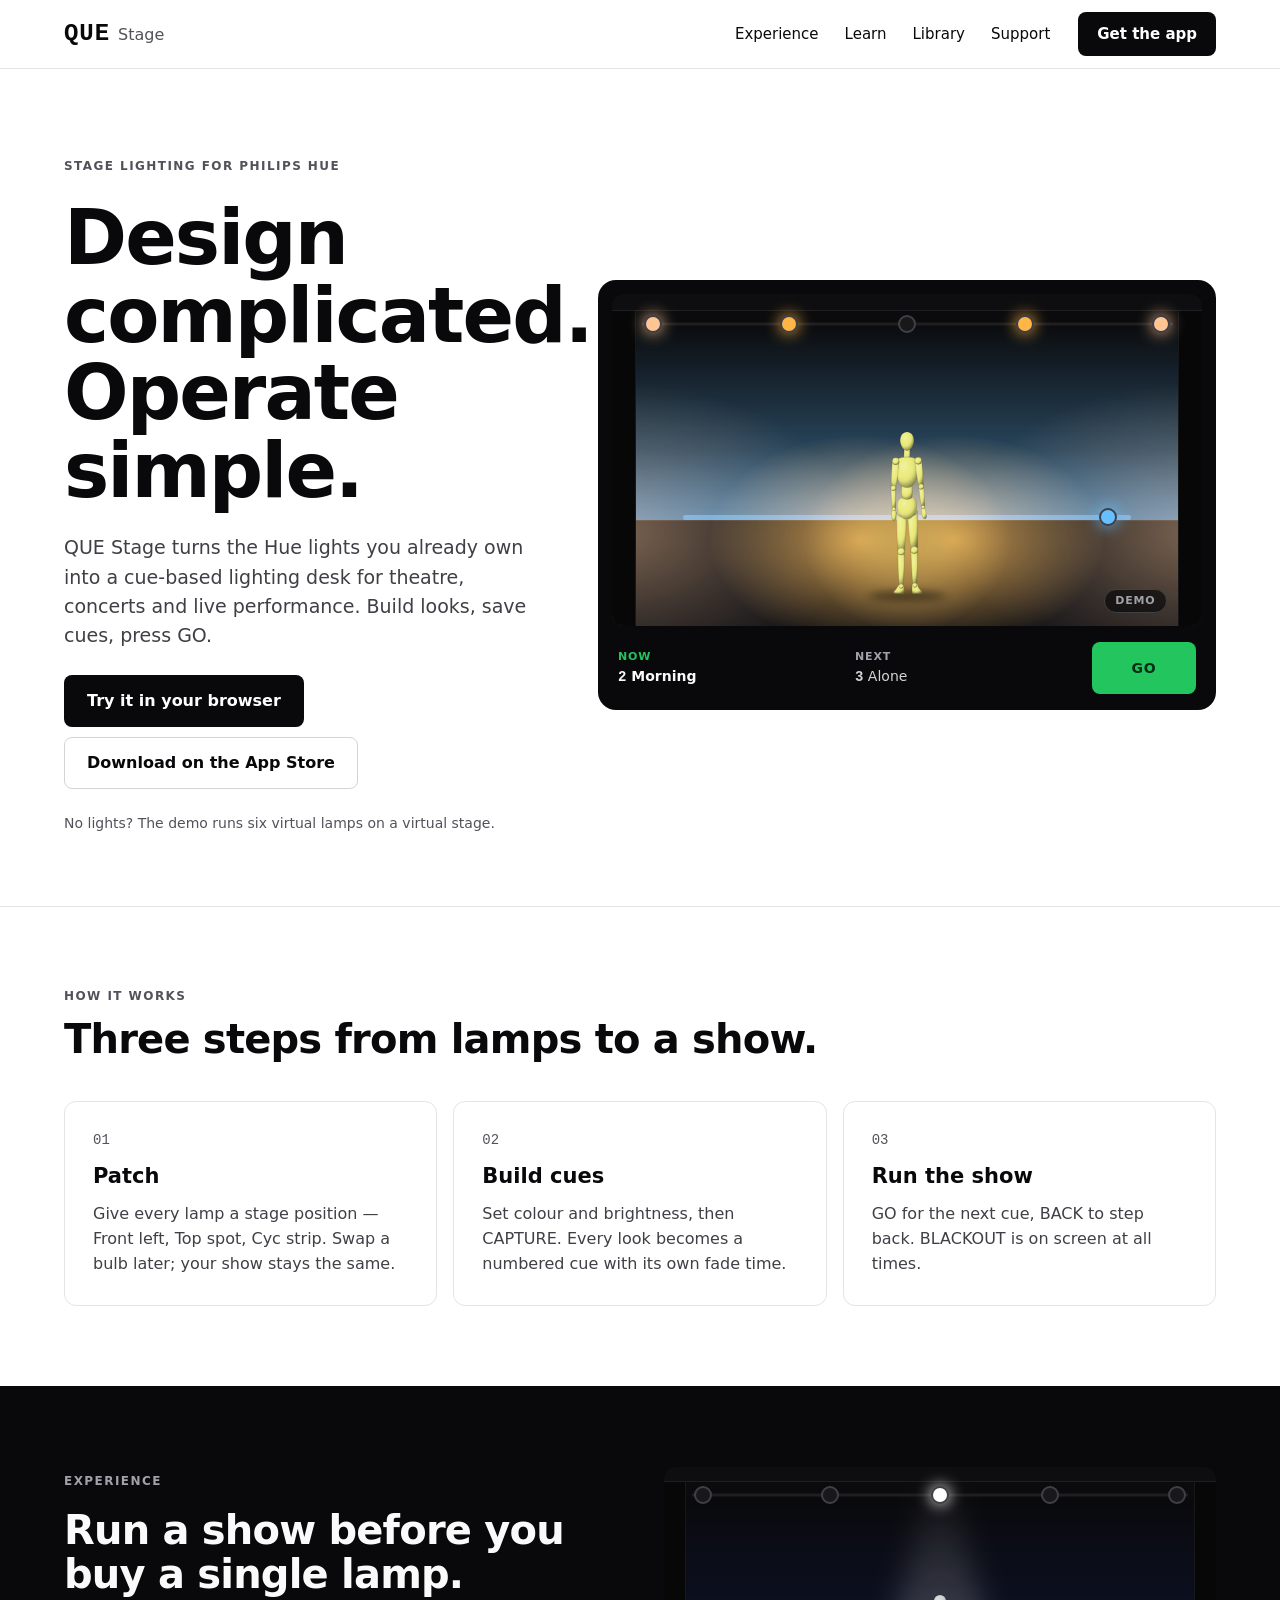
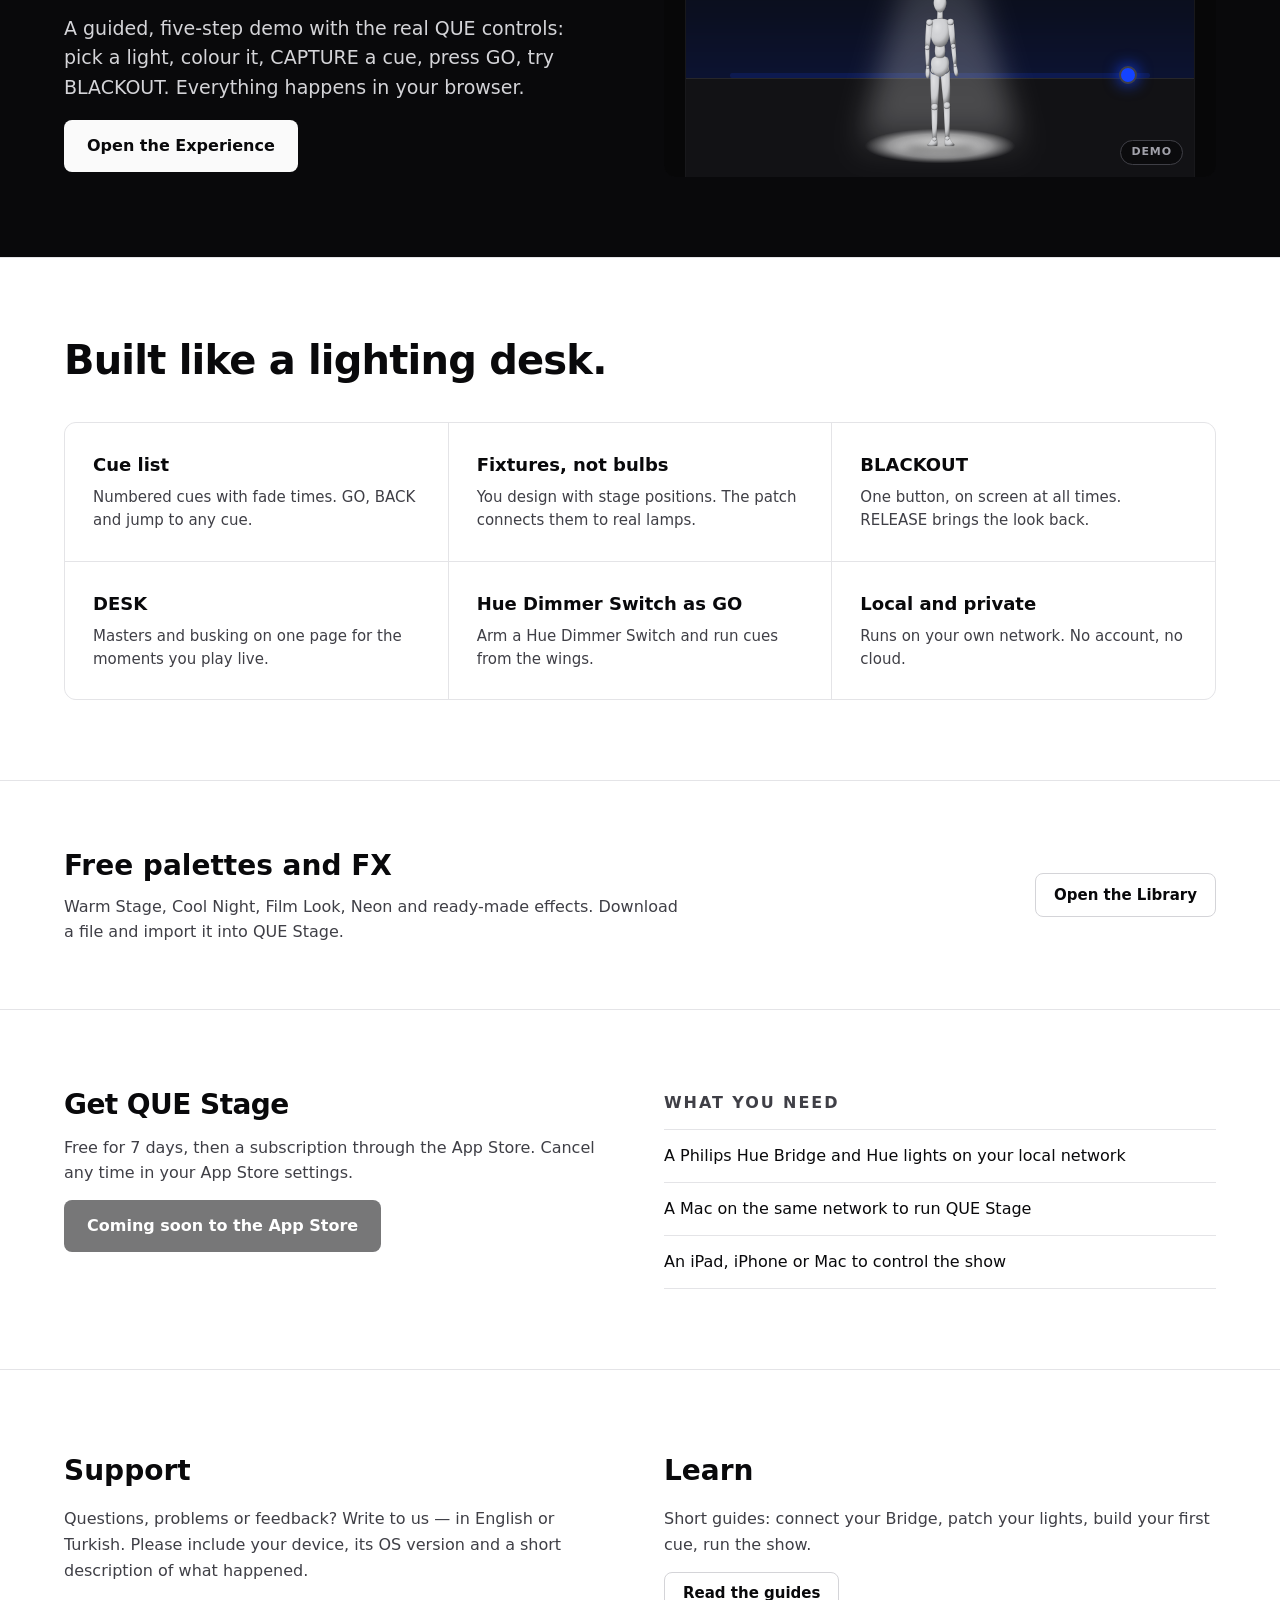
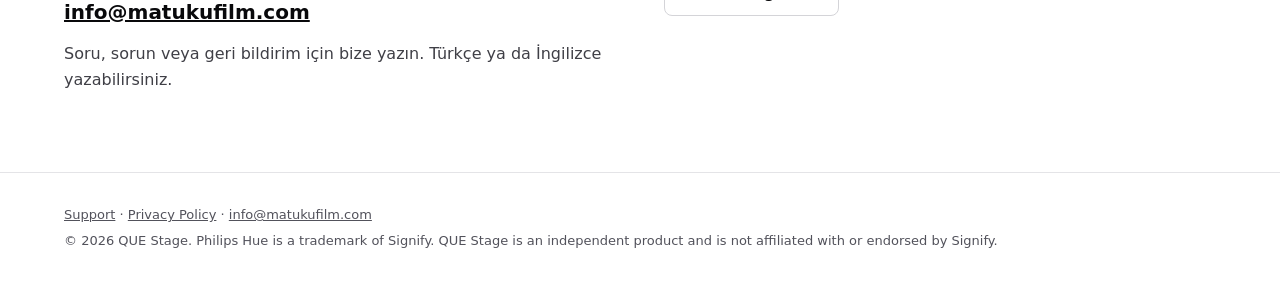
==== index.html @ ab4450d4 "Phone header: logo lower, Get the app beside it, links on their own row - More space above the QUE w" ====
<!DOCTYPE html>
<html lang="en">
<head>
<meta charset="utf-8">
<meta name="viewport" content="width=device-width, initial-scale=1">
<title>QUE Stage — stage lighting for Philips Hue</title>
<meta name="description" content="QUE Stage — stage lighting control for Philips Hue. Design complicated. Operate simple.">
<link rel="stylesheet" href="assets/site.css">
</head>
<body>

<header class="site-head">
  <div class="wrap">
    <a class="wordmark" href="index.html" aria-label="QUE Stage home"><b>QUE</b><span>Stage</span></a>
    <nav aria-label="Main">
      <a href="experience.html">Experience</a>
      <a href="learn.html">Learn</a>
      <a href="library.html">Library</a>
      <a href="#support">Support</a>
    </nav>
    <a class="btn primary head-cta" href="#get">Get the app</a>
  </div>
</header>

<main>
  <div class="wrap">
    <section class="hero">
      <div class="copy">
        <p class="eyebrow">Stage lighting for Philips Hue</p>
        <h1 class="display">Design complicated.<br>Operate simple.</h1>
        <p class="lead">QUE Stage turns the Hue lights you already own into a cue-based lighting desk for theatre, concerts and live performance. Build looks, save cues, press GO.</p>
        <div class="actions">
          <a class="btn primary lg" href="experience.html">Try it in your browser</a>
          <a class="btn outline lg" href="#get">Download on the App Store</a>
        </div>
        <p class="note">No lights? The demo runs six virtual lamps on a virtual stage.</p>
      </div>
      <div class="shot">
        <div class="console">
          <div data-stage="morning" data-label="A stage in a warm morning look"></div>
          <div class="strip">
            <div class="nn"><small class="now">NOW</small><span><span class="mono">2</span>  Morning</span></div>
            <div class="nn"><small>NEXT</small><span class="next"><span class="mono">3</span>  Alone</span></div>
            <a class="go-tag" href="experience.html">GO</a>
          </div>
        </div>
      </div>
    </section>
  </div>

  <section class="band">
    <div class="wrap">
      <p class="eyebrow">How it works</p>
      <h2 class="section" style="margin-top:12px">Three steps from lamps to a show.</h2>
      <div class="steps3">
        <div><span class="mono">01</span><h3>Patch</h3><p>Give every lamp a stage position — Front left, Top spot, Cyc strip. Swap a bulb later; your show stays the same.</p></div>
        <div><span class="mono">02</span><h3>Build cues</h3><p>Set colour and brightness, then CAPTURE. Every look becomes a numbered cue with its own fade time.</p></div>
        <div><span class="mono">03</span><h3>Run the show</h3><p>GO for the next cue, BACK to step back. BLACKOUT is on screen at all times.</p></div>
      </div>
    </div>
  </section>

  <section class="band dark">
    <div class="wrap split">
      <div class="copy">
        <p class="eyebrow">Experience</p>
        <h2 class="section">Run a show before you buy a single lamp.</h2>
        <p class="lead">A guided, five-step demo with the real QUE controls: pick a light, colour it, CAPTURE a cue, press GO, try BLACKOUT. Everything happens in your browser.</p>
        <a class="btn light lg" href="experience.html">Open the Experience</a>
      </div>
      <div data-stage="alone" data-label="A stage lit by a single top spot"></div>
    </div>
  </section>

  <section class="band">
    <div class="wrap">
      <h2 class="section">Built like a lighting desk.</h2>
      <div class="features">
        <div><h3>Cue list</h3><p>Numbered cues with fade times. GO, BACK and jump to any cue.</p></div>
        <div><h3>Fixtures, not bulbs</h3><p>You design with stage positions. The patch connects them to real lamps.</p></div>
        <div><h3>BLACKOUT</h3><p>One button, on screen at all times. RELEASE brings the look back.</p></div>
        <div><h3>DESK</h3><p>Masters and busking on one page for the moments you play live.</p></div>
        <div><h3>Hue Dimmer Switch as GO</h3><p>Arm a Hue Dimmer Switch and run cues from the wings.</p></div>
        <div><h3>Local and private</h3><p>Runs on your own network. No account, no cloud.</p></div>
      </div>
    </div>
  </section>

  <section class="band">
    <div class="wrap row-cta" style="padding-top:64px;padding-bottom:64px">
      <div>
        <h2>Free palettes and FX</h2>
        <p>Warm Stage, Cool Night, Film Look, Neon and ready-made effects. Download a file and import it into QUE Stage.</p>
      </div>
      <a class="btn outline" href="library.html">Open the Library</a>
    </div>
  </section>

  <section class="band" id="get">
    <div class="wrap cols">
      <div>
        <h2 class="section">Get QUE Stage</h2>
        <p>Free for 7 days, then a subscription through the App Store. Cancel any time in your App Store settings.</p>
        <!-- App Store link goes here on launch day. -->
        <a class="btn primary lg" href="#get" aria-disabled="true">Coming soon to the App Store</a>
      </div>
      <div>
        <p class="eyebrow">What you need</p>
        <ul class="list-rule">
          <li>A Philips Hue Bridge and Hue lights on your local network</li>
          <li>A Mac on the same network to run QUE Stage</li>
          <li>An iPad, iPhone or Mac to control the show</li>
        </ul>
      </div>
    </div>
  </section>

  <section class="band" id="support">
    <div class="wrap cols">
      <div>
        <h2>Support</h2>
        <p>Questions, problems or feedback? Write to us — in English or Turkish. Please include your device, its OS version and a short description of what happened.</p>
        <a class="mail" href="mailto:info@matukufilm.com">info@matukufilm.com</a>
        <p lang="tr" class="note">Soru, sorun veya geri bildirim için bize yazın. Türkçe ya da İngilizce yazabilirsiniz.</p>
      </div>
      <div>
        <h2>Learn</h2>
        <p>Short guides: connect your Bridge, patch your lights, build your first cue, run the show.</p>
        <a class="btn outline" href="learn.html">Read the guides</a>
      </div>
    </div>
  </section>
</main>

<footer class="site-foot">
  <div class="wrap">
    <p><a href="#support">Support</a> · <a href="privacy.html">Privacy Policy</a> · <a href="mailto:info@matukufilm.com">info@matukufilm.com</a></p>
    <p>© 2026 QUE Stage. Philips Hue is a trademark of Signify. QUE Stage is an independent product and is not affiliated with or endorsed by Signify.</p>
  </div>
</footer>

<script src="assets/stage.js"></script>
</body>
</html>
---- assets/site.css ----
/* QUE Stage website — shared styles.
   Everything is local: no fonts, scripts or images load from other sites, so the page never breaks
   and needs no cookie banner. Colours follow the QUE Stage design contract (DESIGN.md). */

:root {
  --paper: #ffffff;
  --paper-2: #f4f4f5;
  --rule: #e4e4e7;
  --rule-strong: #d4d4d8;
  --text: #09090b;
  --text-2: #3f3f46;
  --text-3: #52525b;

  /* dark (app) ladder */
  --canvas: #09090b;
  --bar: #0c0c0e;
  --s1: #111113;
  --s2: #18181b;
  --s3: #27272a;
  --hair: #27272a;
  --hair-strong: #3f3f46;
  --ink: #fafafa;
  --ink-muted: #d4d4d8;
  --ink-subtle: #a1a1aa;

  --go: #22c55e;
  --on-go: #052e16;
  --select: #60a5fa;
  --safety: #dc2626;
  --safety-text: #f87171;

  --sans: -apple-system, BlinkMacSystemFont, "SF Pro Text", system-ui, "Segoe UI", Helvetica, Arial, sans-serif;
  --mono: ui-monospace, "SF Mono", Menlo, Consolas, monospace;
}

* { box-sizing: border-box; }
html { -webkit-text-size-adjust: 100%; }
body { margin: 0; background: var(--paper); color: var(--text); font-family: var(--sans);
       line-height: 1.5; -webkit-font-smoothing: antialiased; }
a { color: inherit; }
img, svg { max-width: 100%; }
.wrap { max-width: 1200px; margin: 0 auto; padding: 0 24px; }
.mono { font-family: var(--mono); }
:focus-visible { outline: 2px solid var(--select); outline-offset: 2px; }

/* ---------- wordmark: SF Mono Heavy, +4 % tracking, no box ---------- */
.wordmark { display: inline-flex; align-items: baseline; gap: 8px; text-decoration: none; color: var(--text); }
.wordmark b { font-family: var(--mono); font-weight: 800; letter-spacing: .04em; font-size: 24px; line-height: 1; }
.wordmark span { font-size: 16px; color: var(--text-3); }
.dark .wordmark { color: var(--ink); }
.dark .wordmark span { color: var(--ink-subtle); }

/* ---------- header ---------- */
.site-head { border-bottom: 1px solid var(--rule); background: var(--paper); }
.site-head .wrap { min-height: 68px; display: flex; flex-wrap: wrap; align-items: center; justify-content: space-between; gap: 8px 16px; }
.site-head nav { display: flex; flex-wrap: wrap; align-items: center; gap: 2px; }
.site-head nav a { padding: 12px; font-size: 15px; text-decoration: none; border-radius: 8px; }
.site-head nav a:hover { background: var(--paper-2); }
.site-head nav a[aria-current="page"] { font-weight: 600; text-decoration: underline; text-underline-offset: 6px; }
.site-head nav a.btn { margin-left: 8px; }
.site-head nav a.btn:hover { background: #27272a; }

/* ---------- buttons (rectangles, never pills) ---------- */
.btn { display: inline-flex; align-items: center; justify-content: center; min-height: 44px; padding: 0 18px;
       border-radius: 8px; font-size: 15px; font-weight: 600; text-decoration: none; border: 1px solid transparent;
       cursor: pointer; font-family: inherit; white-space: nowrap; }
.btn.lg { min-height: 52px; padding: 0 22px; font-size: 16px; }
.btn.primary { background: var(--text); color: #fff; }
.btn.primary:hover { background: #27272a; }
.btn.outline { border-color: var(--rule-strong); color: var(--text); background: transparent; }
.btn.outline:hover { background: var(--paper-2); }
.btn.light { background: var(--ink); color: var(--canvas); }
.btn.light:hover { background: #e4e4e7; }
.btn.ghost-dark { border-color: var(--hair-strong); color: var(--ink); background: transparent; }
.btn.ghost-dark:hover { background: var(--s2); }
.btn[aria-disabled="true"] { opacity: .55; cursor: default; }

/* ---------- type ---------- */
.eyebrow { font-size: 12px; font-weight: 600; letter-spacing: .12em; text-transform: uppercase; color: var(--text-3); margin: 0; }
.dark .eyebrow { color: var(--ink-subtle); }
h1.display { margin: 0; font-size: clamp(42px, 6vw, 76px); line-height: 1.02; font-weight: 600; letter-spacing: -.025em; }
h2.section { margin: 0; font-size: clamp(30px, 3.6vw, 40px); line-height: 1.1; font-weight: 600; letter-spacing: -.02em; }
.lead { margin: 0; font-size: 19px; line-height: 1.55; color: var(--text-2); max-width: 540px; }
.dark .lead { color: var(--ink-muted); }
.note { font-size: 14px; color: var(--text-3); margin: 0; }

section.band { border-top: 1px solid var(--rule); }
section.band > .wrap { padding-top: 80px; padding-bottom: 80px; }
.dark { background: var(--canvas); color: var(--ink); }
section.band.dark { border-top-color: var(--canvas); }

/* ---------- home ---------- */
.hero { display: flex; flex-wrap: wrap; align-items: center; gap: 56px; padding: 88px 0 72px; }
.hero .copy { flex: 1 1 420px; min-width: 0; display: flex; flex-direction: column; gap: 24px; }
.hero .shot { flex: 1 1 560px; min-width: 0; }
.actions { display: flex; flex-wrap: wrap; gap: 10px; }
.console { padding: 14px; border-radius: 18px; background: var(--canvas); display: flex; flex-direction: column; gap: 12px; }
.console .strip { display: flex; align-items: center; gap: 16px; padding: 4px 6px 2px; color: var(--ink); }
.nn { display: flex; flex-direction: column; flex: 1 1 0; min-width: 0; }
.nn small { font-size: 11px; font-weight: 600; letter-spacing: .08em; color: var(--ink-subtle); }
.nn small.now { color: var(--go); }
.nn span { font-size: 14px; font-weight: 600; white-space: nowrap; overflow: hidden; text-overflow: ellipsis; }
.nn span.next { font-weight: 400; color: var(--ink-muted); }
.go-tag { display: inline-flex; align-items: center; justify-content: center; min-height: 52px; min-width: 104px; border-radius: 8px;
          background: var(--go); color: var(--on-go); font-size: 14px; font-weight: 700; letter-spacing: .06em; text-decoration: none; }

.steps3 { display: grid; grid-template-columns: repeat(auto-fit, minmax(260px, 1fr)); gap: 16px; margin-top: 40px; }
.steps3 > div { display: flex; flex-direction: column; gap: 10px; padding: 28px; border: 1px solid var(--rule); border-radius: 12px; }
.steps3 h3 { margin: 0; font-size: 21px; font-weight: 600; }
.steps3 p { margin: 0; font-size: 16px; line-height: 1.55; color: var(--text-2); }
.steps3 .mono { font-size: 14px; color: var(--text-3); }

.split { display: flex; flex-wrap: wrap; gap: 48px; align-items: center; }
.split > * { flex: 1 1 420px; min-width: 0; }
.split .copy { display: flex; flex-direction: column; gap: 18px; align-items: flex-start; }

.features { display: grid; grid-template-columns: repeat(auto-fit, minmax(300px, 1fr)); gap: 1px; background: var(--rule);
            border: 1px solid var(--rule); border-radius: 12px; overflow: hidden; margin-top: 40px; }
.features > div { padding: 28px; background: var(--paper); }
.features h3 { margin: 0 0 8px; font-size: 18px; font-weight: 600; }
.features p { margin: 0; font-size: 15px; line-height: 1.55; color: var(--text-2); }

.row-cta { display: flex; flex-wrap: wrap; gap: 24px; align-items: center; justify-content: space-between; }
.row-cta h2 { margin: 0 0 8px; font-size: 28px; font-weight: 600; }
.row-cta p { margin: 0; font-size: 16px; line-height: 1.55; color: var(--text-2); max-width: 620px; }

.cols { display: flex; flex-wrap: wrap; gap: 48px; }
.cols > div { flex: 1 1 420px; min-width: 0; display: flex; flex-direction: column; gap: 14px; align-items: flex-start; }
.cols h2 { margin: 0; font-size: 28px; font-weight: 600; }
.cols p { margin: 0; font-size: 16px; line-height: 1.6; color: var(--text-2); }
.list-rule { list-style: none; margin: 0; padding: 0; border-top: 1px solid var(--rule); width: 100%; }
.list-rule li { padding: 14px 0; border-bottom: 1px solid var(--rule); font-size: 16px; }
.mail { font-size: 20px; font-weight: 600; }

/* ---------- footer ---------- */
.site-foot { border-top: 1px solid var(--rule); }
.site-foot .wrap { padding-top: 32px; padding-bottom: 48px; display: flex; flex-direction: column; gap: 6px; font-size: 13px; color: var(--text-3); }
.site-foot p { margin: 0; }

/* ---------- stage (virtual theatre) ---------- */
.stage { position: relative; width: 100%; aspect-ratio: 16 / 9; background: #050506; overflow: hidden; border-radius: 12px;
         isolation: isolate; color: var(--ink); --fade: 600ms; }
.stage > * { position: absolute; }
.stage .back { left: 0; right: 0; top: 0; height: 68%; background: #0b0b0d; }
.stage .floor { left: 0; right: 0; top: 68%; bottom: 0; background: #121215; border-top: 1px solid var(--s3); }
.stage .l { transition: background-color var(--fade) linear, opacity var(--fade) linear; }
.stage .cyc { left: 0; right: 0; top: 0; height: 68%;
  -webkit-mask-image: linear-gradient(to top, #000 0%, rgba(0,0,0,.55) 30%, transparent 88%);
          mask-image: linear-gradient(to top, #000 0%, rgba(0,0,0,.55) 30%, transparent 88%); }
.stage .cycbar { left: 12%; right: 12%; top: 66.5%; height: 1.5%; border-radius: 2px; }
.stage .pool { inset: 0; mix-blend-mode: screen; }
.stage .sl { -webkit-mask-image: radial-gradient(ellipse 55% 60% at 0% 72%, #000 0%, rgba(0,0,0,.35) 45%, transparent 75%);
                     mask-image: radial-gradient(ellipse 55% 60% at 0% 72%, #000 0%, rgba(0,0,0,.35) 45%, transparent 75%); }
.stage .sr { -webkit-mask-image: radial-gradient(ellipse 55% 60% at 100% 72%, #000 0%, rgba(0,0,0,.35) 45%, transparent 75%);
                     mask-image: radial-gradient(ellipse 55% 60% at 100% 72%, #000 0%, rgba(0,0,0,.35) 45%, transparent 75%); }
.stage .fl { -webkit-mask-image: radial-gradient(ellipse 34% 42% at 42% 74%, rgba(0,0,0,.9) 0%, rgba(0,0,0,.3) 50%, transparent 75%);
                     mask-image: radial-gradient(ellipse 34% 42% at 42% 74%, rgba(0,0,0,.9) 0%, rgba(0,0,0,.3) 50%, transparent 75%); }
.stage .fr { -webkit-mask-image: radial-gradient(ellipse 34% 42% at 58% 74%, rgba(0,0,0,.9) 0%, rgba(0,0,0,.3) 50%, transparent 75%);
                     mask-image: radial-gradient(ellipse 34% 42% at 58% 74%, rgba(0,0,0,.9) 0%, rgba(0,0,0,.3) 50%, transparent 75%); }
.stage .cone { left: 26%; width: 48%; top: 7%; bottom: 6%; mix-blend-mode: screen; filter: blur(14px); }
.stage .cone-in { position: absolute; inset: 0;
  clip-path: polygon(46% 0, 54% 0, 82% 100%, 18% 100%);
  -webkit-mask-image: linear-gradient(to bottom, rgba(0,0,0,.08) 0%, rgba(0,0,0,.45) 55%, rgba(0,0,0,.55) 85%, transparent 100%);
          mask-image: linear-gradient(to bottom, rgba(0,0,0,.08) 0%, rgba(0,0,0,.45) 55%, rgba(0,0,0,.55) 85%, transparent 100%); }
.stage .spot { -webkit-mask-image: radial-gradient(ellipse 17% 7% at 50% 90%, #000 0%, rgba(0,0,0,.5) 55%, transparent 80%);
                       mask-image: radial-gradient(ellipse 17% 7% at 50% 90%, #000 0%, rgba(0,0,0,.5) 55%, transparent 80%); }
.stage .shadow { left: 50%; bottom: 8%; width: 13%; height: 2.4%; transform: translateX(-50%); border-radius: 50%;
                 background: rgba(0,0,0,.55); filter: blur(4px); }
.stage .figure { left: 50%; bottom: 9%; height: 50%; transform: translateX(-50%); overflow: visible; }
.stage .figure .b { fill: var(--actor, #2a2a2e); transition: fill var(--fade) linear; }
.stage .wing { top: 0; bottom: 0; width: 4%; background: #070708; }
.stage .wing.left { left: 0; border-right: 1px solid var(--s2); }
.stage .wing.right { right: 0; border-left: 1px solid var(--s2); }
.stage .border { left: 0; right: 0; top: 0; height: 5%; background: #0e0e10; border-bottom: 1px solid #1f1f22; }
.stage .pipe { left: 5%; right: 5%; top: 9%; height: 3px; background: #1f1f22; transform: translateY(-50%); }
.stage .mk { width: 44px; height: 44px; transform: translate(-50%, -50%); padding: 0; border: 0; background: transparent;
             display: flex; align-items: center; justify-content: center; cursor: pointer; }
.stage .mk i { display: block; width: 18px; height: 18px; border-radius: 50%; border: 2px solid var(--hair-strong);
               background: var(--s2); transition: background-color 300ms linear; }
.stage .mk[aria-pressed="true"] i { border-color: var(--select); }
.stage .mk-label { transform: translateX(-50%); font-size: 11px; font-weight: 600; letter-spacing: .08em; text-transform: uppercase;
                   color: var(--select); white-space: nowrap; pointer-events: none; }
.stage .demo { right: 6%; bottom: 4%; padding: 3px 10px; border-radius: 9999px; border: 1px solid var(--hair-strong);
               background: rgba(9,9,11,.7); font-size: 11px; font-weight: 600; letter-spacing: .08em; color: var(--ink-subtle); }
.stage.static .mk { cursor: default; pointer-events: none; }

/* ---------- learn ---------- */
.learn { display: flex; flex-wrap: wrap; gap: 48px; align-items: flex-start; padding-top: 48px; padding-bottom: 96px; }
.learn nav { flex: 1 1 240px; max-width: 100%; display: flex; flex-direction: column; gap: 22px; position: sticky; top: 16px; }
.learn nav .eyebrow { padding-bottom: 6px; }
.learn nav a { display: flex; gap: 12px; align-items: center; min-height: 44px; padding: 0 12px; border-radius: 8px; text-decoration: none; font-size: 15px; }
.learn nav a:hover { background: var(--paper-2); }
.learn nav a .mono { font-size: 13px; color: var(--text-3); }
.learn article { flex: 999 1 560px; min-width: 0; max-width: 760px; display: flex; flex-direction: column; gap: 72px; }
.guide { display: flex; flex-direction: column; gap: 20px; scroll-margin-top: 24px; }
.guide h2 { margin: 0; font-size: clamp(30px, 4vw, 44px); line-height: 1.08; font-weight: 600; letter-spacing: -.02em; }
.guide > p { margin: 0; font-size: 18px; line-height: 1.6; color: var(--text-2); }
.guide ol { margin: 0; padding: 0; list-style: none; display: flex; flex-direction: column; gap: 22px; counter-reset: g; }
.guide li { display: flex; gap: 18px; }
.guide li::before { counter-increment: g; content: counter(g); flex-shrink: 0; width: 36px; height: 36px; border-radius: 50%;
                    border: 1px solid var(--rule-strong); display: flex; align-items: center; justify-content: center;
                    font-family: var(--mono); font-size: 14px; }
.guide li div { padding-top: 6px; }
.guide li h3 { margin: 0 0 4px; font-size: 19px; font-weight: 600; }
.guide li p { margin: 0; font-size: 16px; line-height: 1.6; color: var(--text-2); }
.tryit { display: flex; flex-wrap: wrap; align-items: center; justify-content: space-between; gap: 16px; padding: 20px 24px;
         border-radius: 12px; background: var(--canvas); color: var(--ink); }
.tryit span { flex: 1 1 260px; font-size: 16px; }
.good { padding: 20px 24px; border: 1px solid var(--rule); border-radius: 12px; }
.good p { margin: 6px 0 0; font-size: 16px; line-height: 1.6; color: var(--text-2); }
.kbd { font-family: var(--mono); font-size: .92em; padding: 1px 6px; border: 1px solid var(--rule-strong); border-radius: 4px; background: var(--paper-2); white-space: nowrap; }

/* ---------- library ---------- */
.lib-hero { padding: 72px 0 48px; display: flex; flex-direction: column; gap: 16px; }
.cards { display: grid; grid-template-columns: repeat(auto-fill, minmax(280px, 1fr)); gap: 16px; margin-top: 28px; }
.cards.pal { grid-template-columns: repeat(auto-fill, minmax(230px, 1fr)); }
.card { display: flex; flex-direction: column; gap: 6px; padding: 20px; border: 1px solid var(--rule); border-radius: 12px; background: var(--paper); }
.card h3 { margin: 12px 0 0; font-size: 18px; font-weight: 600; }
.card p { margin: 0; font-size: 15px; line-height: 1.5; color: var(--text-2); }
.card p.items { color: var(--text); font-size: 14px; margin-top: 6px; }
.card .meta { display: flex; flex-wrap: wrap; align-items: center; justify-content: space-between; gap: 10px; margin-top: auto; padding-top: 16px; font-size: 13px; color: var(--text-3); }
.card .wave { width: 100%; height: 48px; display: block; background: var(--canvas); border-radius: 8px; }
.card .wave path { fill: none; stroke: var(--go); stroke-width: 2; vector-effect: non-scaling-stroke; }
.card .swatches { display: flex; height: 48px; border-radius: 8px; overflow: hidden; }
.card .swatches span { flex: 1; }

/* ---------- privacy ---------- */
.legal { max-width: 760px; padding-top: 56px; padding-bottom: 80px; }
.legal h1 { font-size: 40px; font-weight: 600; letter-spacing: -.02em; margin: 0 0 8px; }
.legal h2 { font-size: 20px; font-weight: 600; margin: 32px 0 8px; }
.legal p, .legal li { font-size: 16px; line-height: 1.65; color: var(--text-2); }

@media (max-width: 600px) {
  .wrap { padding-left: 16px; padding-right: 16px; }
  .hero { padding: 48px 0; gap: 32px; }
  section.band > .wrap { padding-top: 56px; padding-bottom: 56px; }
  .learn nav { position: static; }
}
@media (prefers-reduced-motion: reduce) {
  .stage .l, .stage .figure .b, .stage .mk i { transition: none !important; }
}

/* privacy page parts */
.legal .date { font-size: 14px; color: var(--text-3); margin: 0 0 8px; }
.legal .langs { font-size: 14px; margin: 0 0 24px; }
.legal .summary { padding: 18px 22px; border: 1px solid var(--rule); border-radius: 12px; background: var(--paper-2); color: var(--text); }
.legal section + section, .legal [lang="tr"] { margin-top: 64px; }

/* ---------- header: "Get the app" sits beside the wordmark, links on their own row on phones ---------- */
.site-head nav { margin-left: auto; }
@media (max-width: 760px) {
  .site-head .wrap { padding-top: 18px; padding-bottom: 6px; row-gap: 6px; }
  .head-cta { order: 2; margin-left: auto; min-height: 40px; padding: 0 14px; font-size: 14px; }
  .site-head nav { order: 3; width: 100%; margin: 0 -12px; flex-wrap: nowrap; overflow-x: auto; scrollbar-width: none; }
  .site-head nav::-webkit-scrollbar { display: none; }
  .site-head nav a { flex-shrink: 0; }
}
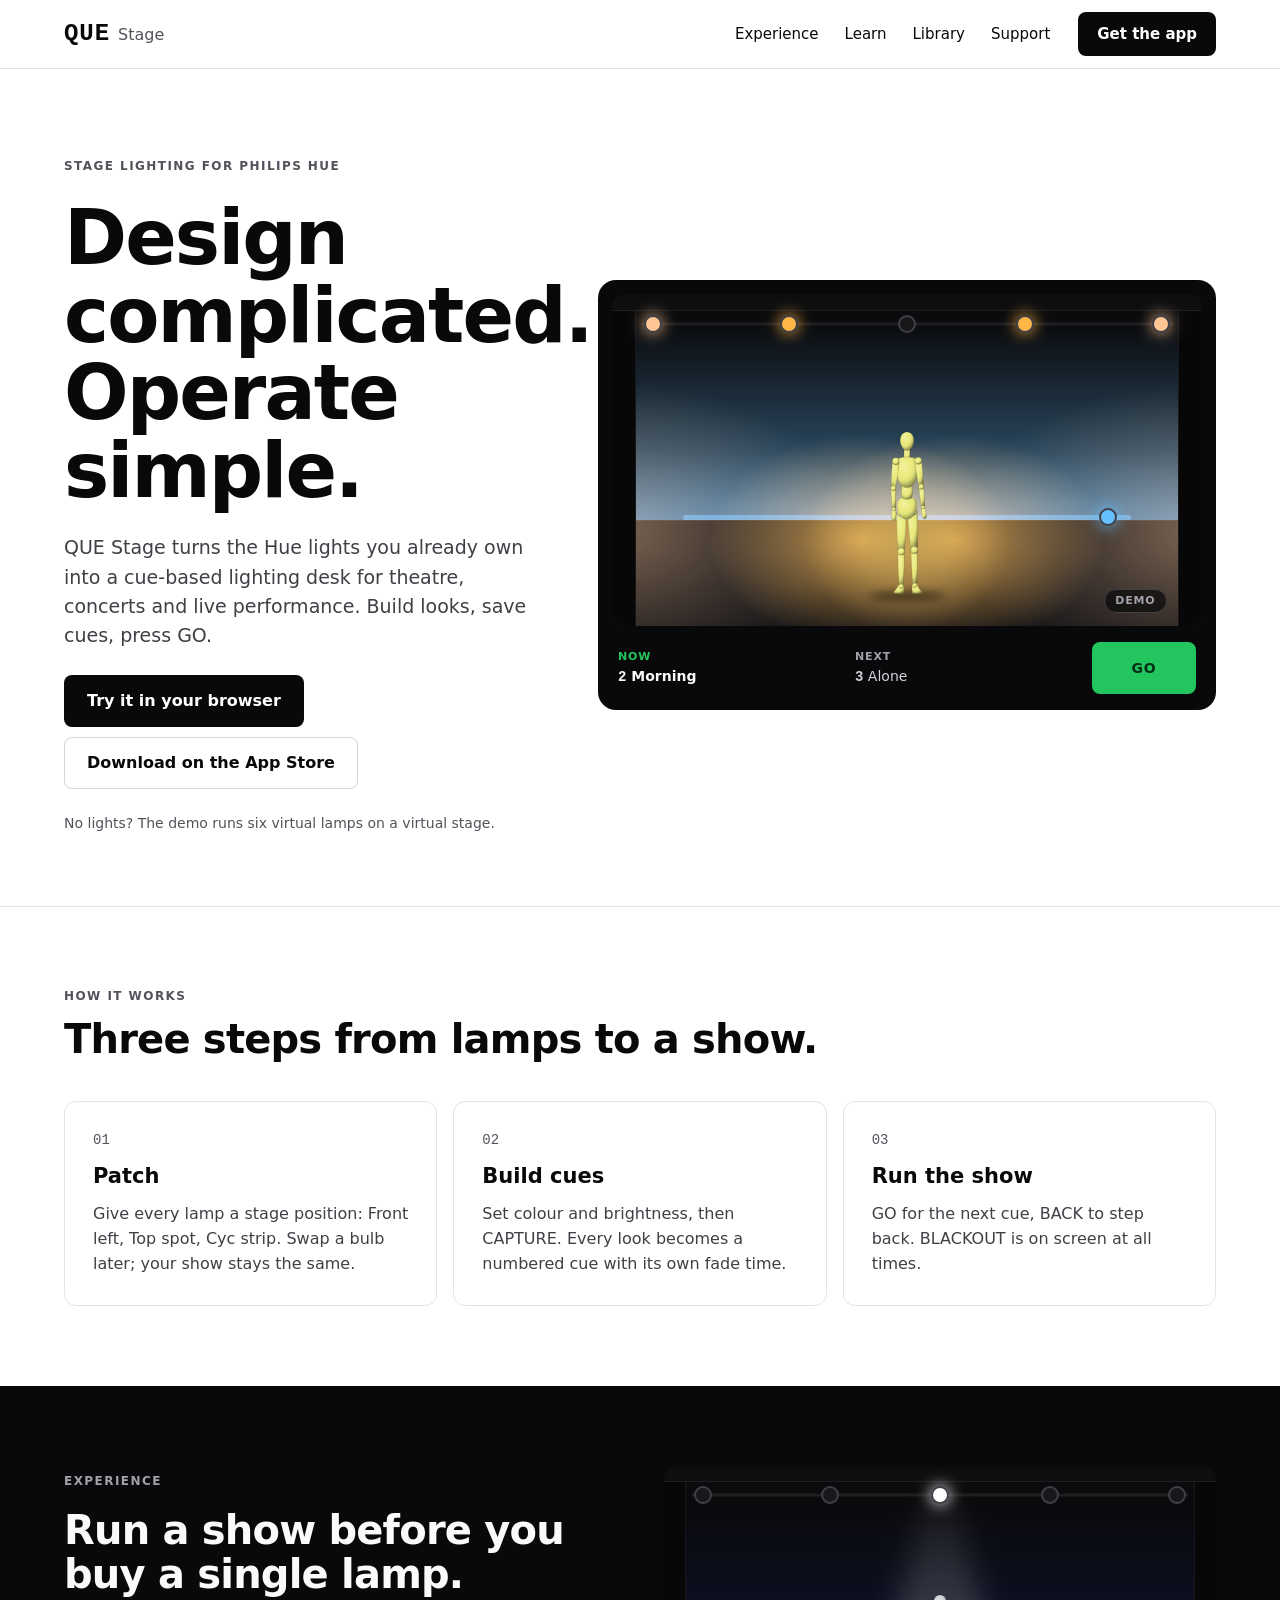
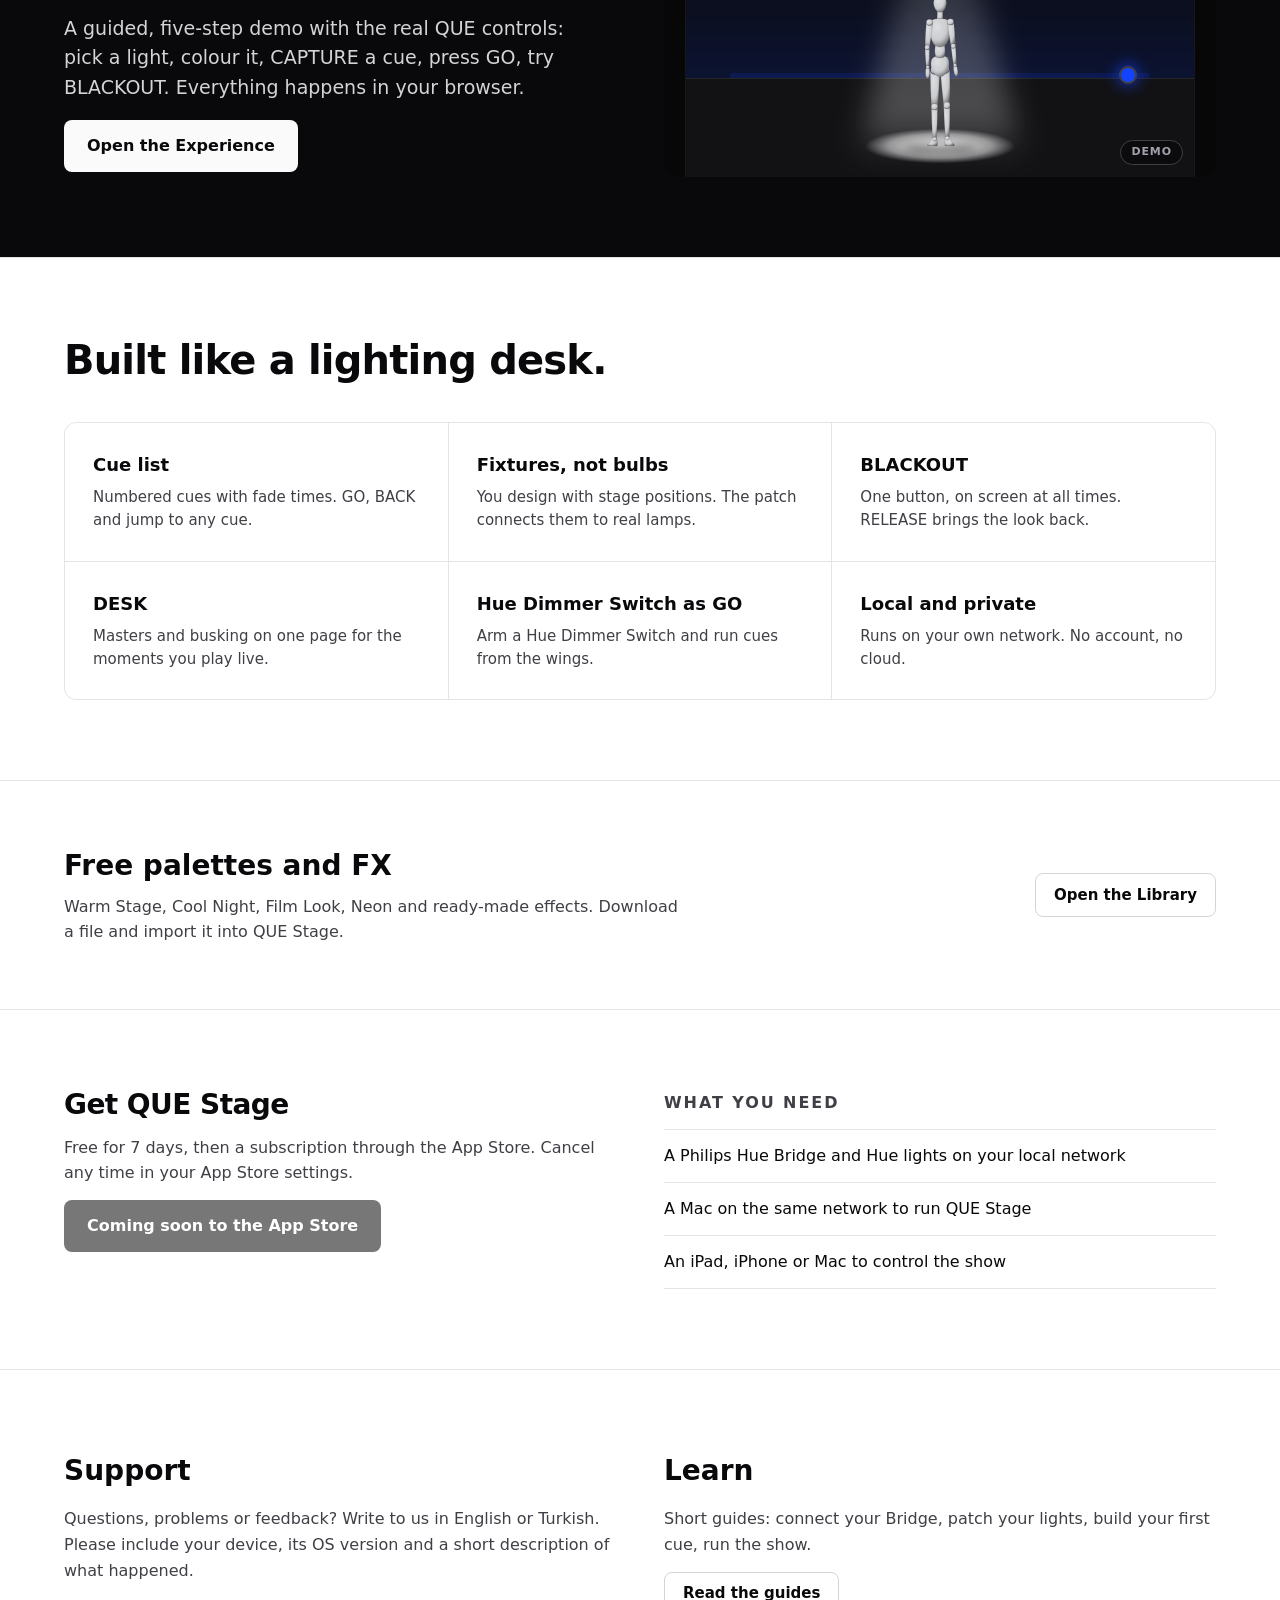
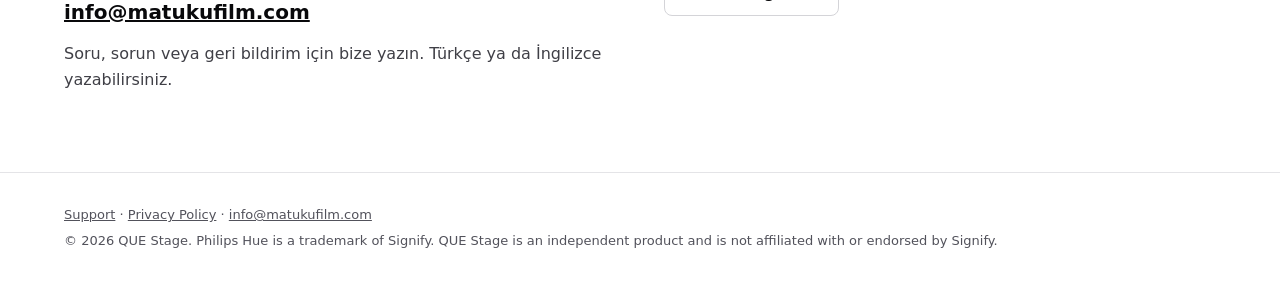
==== commit 7aeae50c: "Remove dashes from all site text Titles use | as separator; sentences rewritten without em dashes.  " ====
--- a/index.html
+++ b/index.html
@@ -3,9 +3,27 @@
 <head>
 <meta charset="utf-8">
 <meta name="viewport" content="width=device-width, initial-scale=1">
-<title>QUE Stage — stage lighting for Philips Hue</title>
-<meta name="description" content="QUE Stage — stage lighting control for Philips Hue. Design complicated. Operate simple.">
+<title>QUE Stage | Stage lighting for Philips Hue</title>
+<meta name="description" content="QUE Stage turns Philips Hue lights into a cue-based lighting desk for theatre, concerts and live performance. Build looks, save cues, press GO. Try it in your browser.">
+<link rel="canonical" href="https://questageapp.com/">
+<link rel="icon" href="/favicon.ico" sizes="48x48">
+<link rel="icon" href="/assets/icons/favicon-96.png" type="image/png" sizes="96x96">
+<link rel="apple-touch-icon" href="/apple-touch-icon.png">
+<link rel="manifest" href="/site.webmanifest">
+<meta name="theme-color" content="#ffffff">
+<meta property="og:type" content="website">
+<meta property="og:site_name" content="QUE Stage">
+<meta property="og:title" content="QUE Stage | Stage lighting for Philips Hue">
+<meta property="og:description" content="QUE Stage turns Philips Hue lights into a cue-based lighting desk for theatre, concerts and live performance. Build looks, save cues, press GO. Try it in your browser.">
+<meta property="og:url" content="https://questageapp.com/">
+<meta property="og:image" content="https://questageapp.com/assets/og-image.jpg">
+<meta property="og:image:width" content="1200">
+<meta property="og:image:height" content="630">
+<meta property="og:image:alt" content="QUE Stage. Design complicated. Operate simple.">
+<meta name="twitter:card" content="summary_large_image">
 <link rel="stylesheet" href="assets/site.css">
+<script type="application/ld+json">{"@context": "https://schema.org", "@type": "WebSite", "name": "QUE Stage", "alternateName": ["QUE", "questageapp.com"], "url": "https://questageapp.com/"}</script>
+<script type="application/ld+json">{"@context": "https://schema.org", "@type": "SoftwareApplication", "name": "QUE Stage", "description": "Stage lighting control for Philips Hue: cues, GO, BACK and BLACKOUT for theatre, concerts and live performance.", "applicationCategory": "MultimediaApplication", "operatingSystem": "macOS, iOS, iPadOS", "url": "https://questageapp.com/", "image": "https://questageapp.com/assets/icons/icon-512.png"}</script>
 </head>
 <body>
 
@@ -53,7 +71,7 @@
       <p class="eyebrow">How it works</p>
       <h2 class="section" style="margin-top:12px">Three steps from lamps to a show.</h2>
       <div class="steps3">
-        <div><span class="mono">01</span><h3>Patch</h3><p>Give every lamp a stage position — Front left, Top spot, Cyc strip. Swap a bulb later; your show stays the same.</p></div>
+        <div><span class="mono">01</span><h3>Patch</h3><p>Give every lamp a stage position: Front left, Top spot, Cyc strip. Swap a bulb later; your show stays the same.</p></div>
         <div><span class="mono">02</span><h3>Build cues</h3><p>Set colour and brightness, then CAPTURE. Every look becomes a numbered cue with its own fade time.</p></div>
         <div><span class="mono">03</span><h3>Run the show</h3><p>GO for the next cue, BACK to step back. BLACKOUT is on screen at all times.</p></div>
       </div>
@@ -119,7 +137,7 @@
     <div class="wrap cols">
       <div>
         <h2>Support</h2>
-        <p>Questions, problems or feedback? Write to us — in English or Turkish. Please include your device, its OS version and a short description of what happened.</p>
+        <p>Questions, problems or feedback? Write to us in English or Turkish. Please include your device, its OS version and a short description of what happened.</p>
         <a class="mail" href="mailto:info@matukufilm.com">info@matukufilm.com</a>
         <p lang="tr" class="note">Soru, sorun veya geri bildirim için bize yazın. Türkçe ya da İngilizce yazabilirsiniz.</p>
       </div>
--- a/assets/site.css
+++ b/assets/site.css
@@ -1,4 +1,4 @@
-/* QUE Stage website — shared styles.
+/* QUE Stage website: shared styles.
    Everything is local: no fonts, scripts or images load from other sites, so the page never breaks
    and needs no cookie banner. Colours follow the QUE Stage design contract (DESIGN.md). */
 
@@ -211,7 +211,7 @@
 .kbd { font-family: var(--mono); font-size: .92em; padding: 1px 6px; border: 1px solid var(--rule-strong); border-radius: 4px; background: var(--paper-2); white-space: nowrap; }
 
 /* ---------- library ---------- */
-.lib-hero { padding: 72px 0 48px; display: flex; flex-direction: column; gap: 16px; }
+.lib-hero { padding-top: 72px; padding-bottom: 48px; display: flex; flex-direction: column; gap: 16px; }
 .cards { display: grid; grid-template-columns: repeat(auto-fill, minmax(280px, 1fr)); gap: 16px; margin-top: 28px; }
 .cards.pal { grid-template-columns: repeat(auto-fill, minmax(230px, 1fr)); }
 .card { display: flex; flex-direction: column; gap: 6px; padding: 20px; border: 1px solid var(--rule); border-radius: 12px; background: var(--paper); }
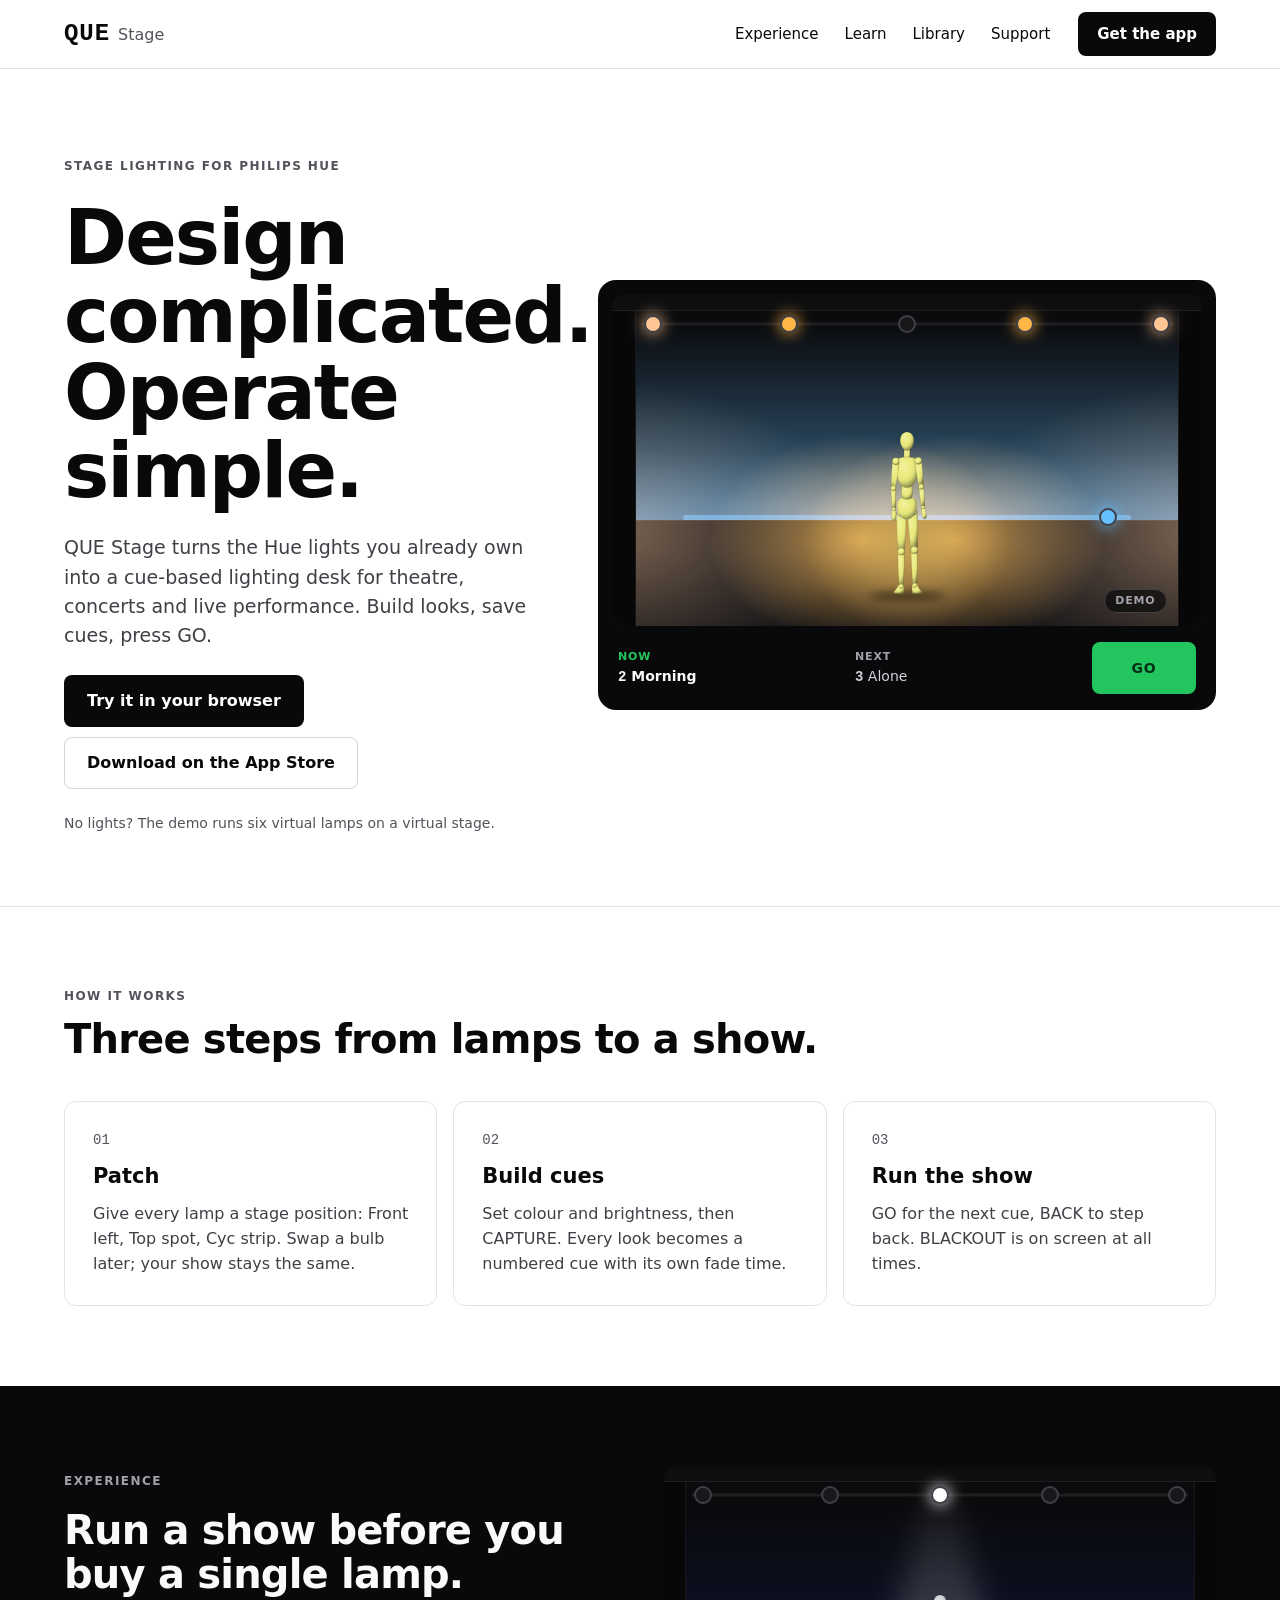
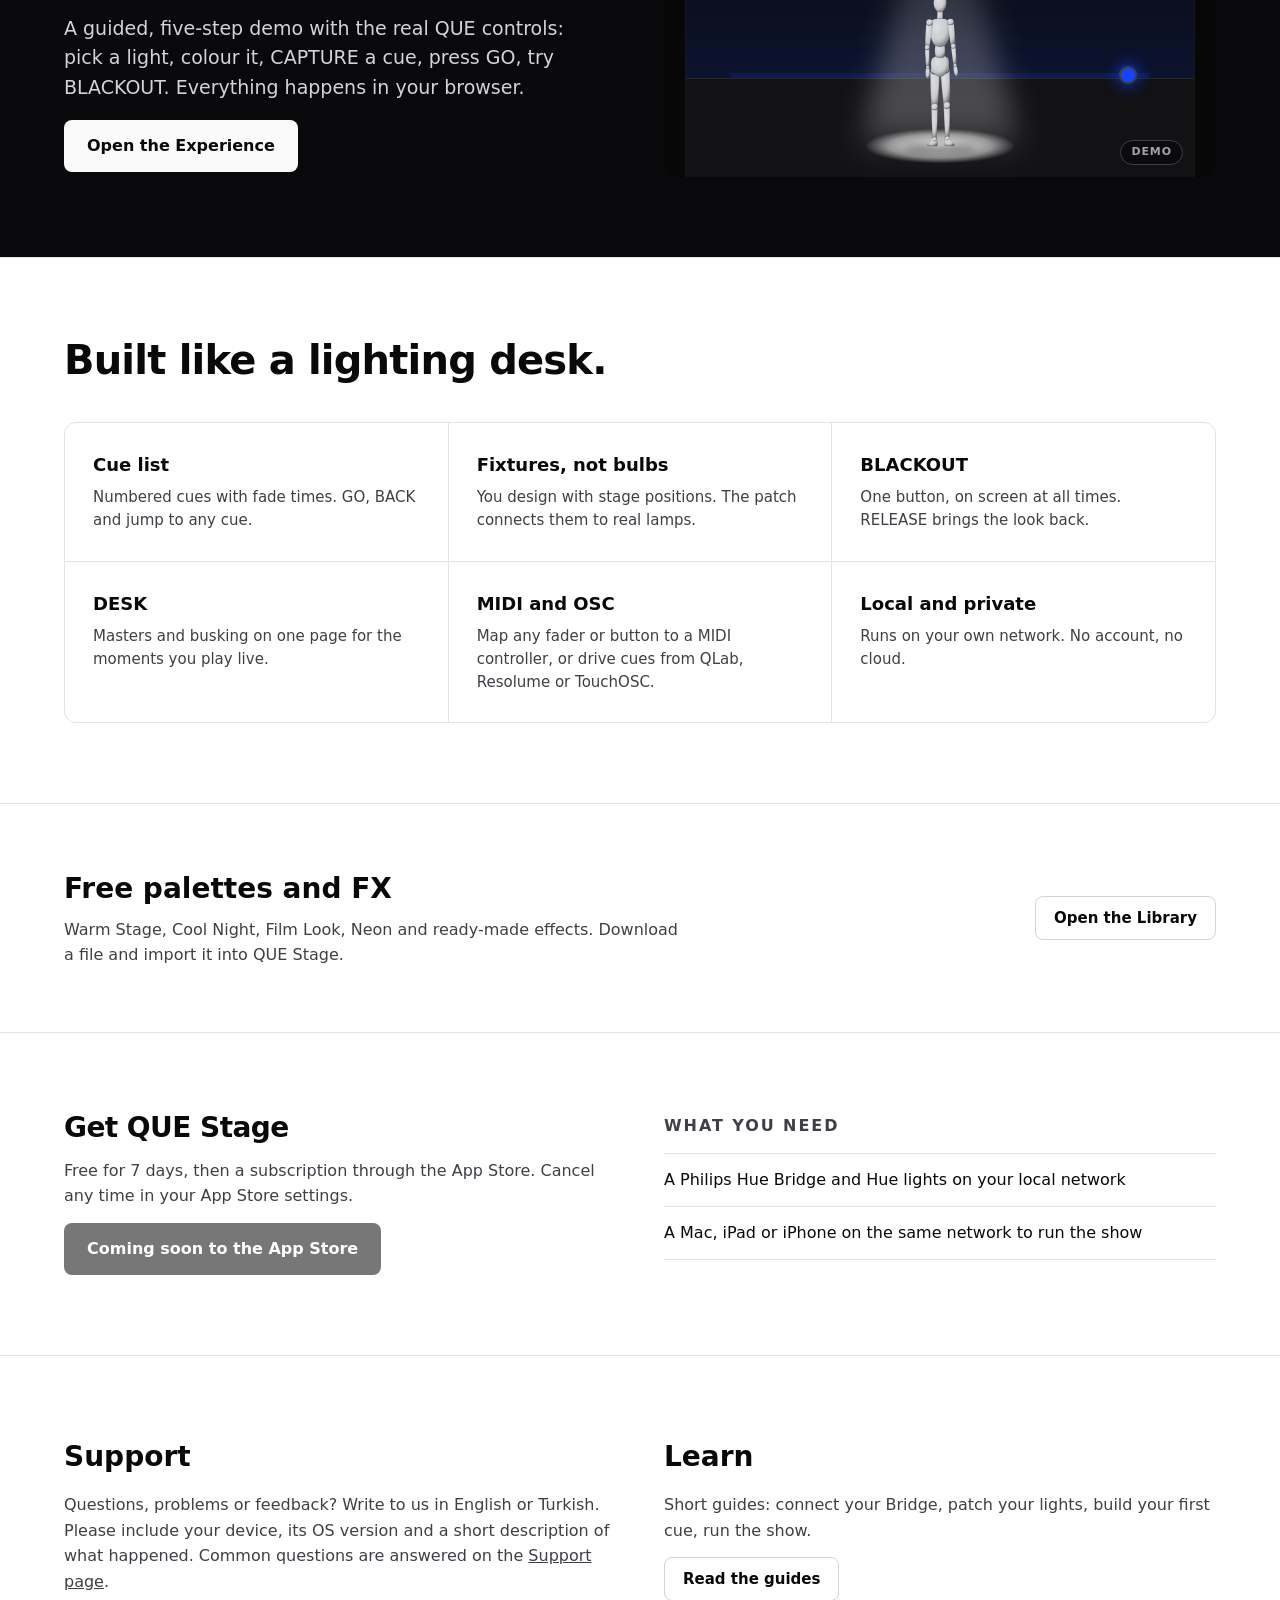
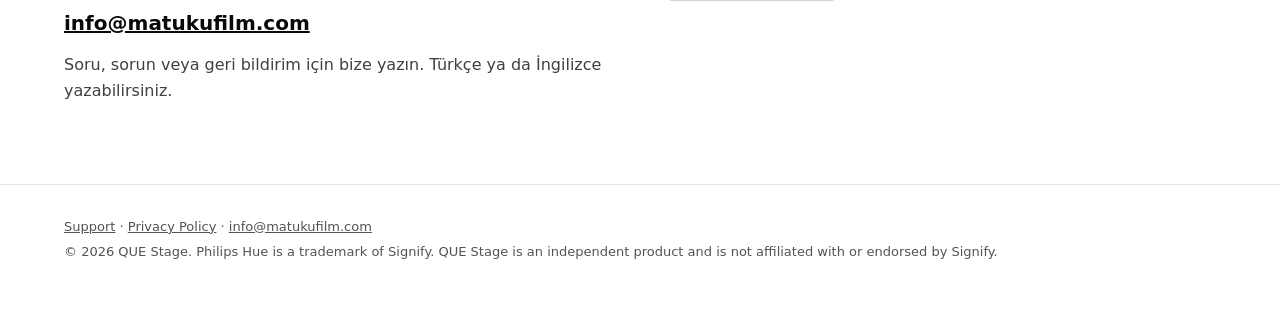
==== commit 45c3cf7d: "Add Support page with FAQ; update requirements and features to build 22 - New support.html: contact," ====
--- a/index.html
+++ b/index.html
@@ -34,7 +34,7 @@
       <a href="experience.html">Experience</a>
       <a href="learn.html">Learn</a>
       <a href="library.html">Library</a>
-      <a href="#support">Support</a>
+      <a href="support.html">Support</a>
     </nav>
     <a class="btn primary head-cta" href="#get">Get the app</a>
   </div>
@@ -98,7 +98,7 @@
         <div><h3>Fixtures, not bulbs</h3><p>You design with stage positions. The patch connects them to real lamps.</p></div>
         <div><h3>BLACKOUT</h3><p>One button, on screen at all times. RELEASE brings the look back.</p></div>
         <div><h3>DESK</h3><p>Masters and busking on one page for the moments you play live.</p></div>
-        <div><h3>Hue Dimmer Switch as GO</h3><p>Arm a Hue Dimmer Switch and run cues from the wings.</p></div>
+        <div><h3>MIDI and OSC</h3><p>Map any fader or button to a MIDI controller, or drive cues from QLab, Resolume or TouchOSC.</p></div>
         <div><h3>Local and private</h3><p>Runs on your own network. No account, no cloud.</p></div>
       </div>
     </div>
@@ -126,8 +126,7 @@
         <p class="eyebrow">What you need</p>
         <ul class="list-rule">
           <li>A Philips Hue Bridge and Hue lights on your local network</li>
-          <li>A Mac on the same network to run QUE Stage</li>
-          <li>An iPad, iPhone or Mac to control the show</li>
+          <li>A Mac, iPad or iPhone on the same network to run the show</li>
         </ul>
       </div>
     </div>
@@ -137,7 +136,7 @@
     <div class="wrap cols">
       <div>
         <h2>Support</h2>
-        <p>Questions, problems or feedback? Write to us in English or Turkish. Please include your device, its OS version and a short description of what happened.</p>
+        <p>Questions, problems or feedback? Write to us in English or Turkish. Please include your device, its OS version and a short description of what happened. Common questions are answered on the <a href="support.html">Support page</a>.</p>
         <a class="mail" href="mailto:info@matukufilm.com">info@matukufilm.com</a>
         <p lang="tr" class="note">Soru, sorun veya geri bildirim için bize yazın. Türkçe ya da İngilizce yazabilirsiniz.</p>
       </div>
@@ -152,7 +151,7 @@
 
 <footer class="site-foot">
   <div class="wrap">
-    <p><a href="#support">Support</a> · <a href="privacy.html">Privacy Policy</a> · <a href="mailto:info@matukufilm.com">info@matukufilm.com</a></p>
+    <p><a href="support.html">Support</a> · <a href="privacy.html">Privacy Policy</a> · <a href="mailto:info@matukufilm.com">info@matukufilm.com</a></p>
     <p>© 2026 QUE Stage. Philips Hue is a trademark of Signify. QUE Stage is an independent product and is not affiliated with or endorsed by Signify.</p>
   </div>
 </footer>
--- a/assets/site.css
+++ b/assets/site.css
@@ -206,6 +206,13 @@
 .tryit { display: flex; flex-wrap: wrap; align-items: center; justify-content: space-between; gap: 16px; padding: 20px 24px;
          border-radius: 12px; background: var(--canvas); color: var(--ink); }
 .tryit span { flex: 1 1 260px; font-size: 16px; }
+.vids { display: grid; grid-template-columns: repeat(auto-fill, minmax(min(100%, 320px), 1fr)); gap: 28px 20px; }
+.vid { margin: 0; display: flex; flex-direction: column; gap: 10px; }
+.vid video { display: block; width: 100%; aspect-ratio: 16 / 9; border-radius: 10px; background: var(--canvas); }
+.vid figcaption { display: grid; grid-template-columns: auto 1fr; column-gap: 10px; align-items: baseline; }
+.vid figcaption .mono { font-size: 13px; color: var(--text-3); }
+.vid figcaption b { font-size: 17px; font-weight: 600; }
+.vid figcaption small { grid-column: 2; font-size: 15px; color: var(--text-2); }
 .good { padding: 20px 24px; border: 1px solid var(--rule); border-radius: 12px; }
 .good p { margin: 6px 0 0; font-size: 16px; line-height: 1.6; color: var(--text-2); }
 .kbd { font-family: var(--mono); font-size: .92em; padding: 1px 6px; border: 1px solid var(--rule-strong); border-radius: 4px; background: var(--paper-2); white-space: nowrap; }
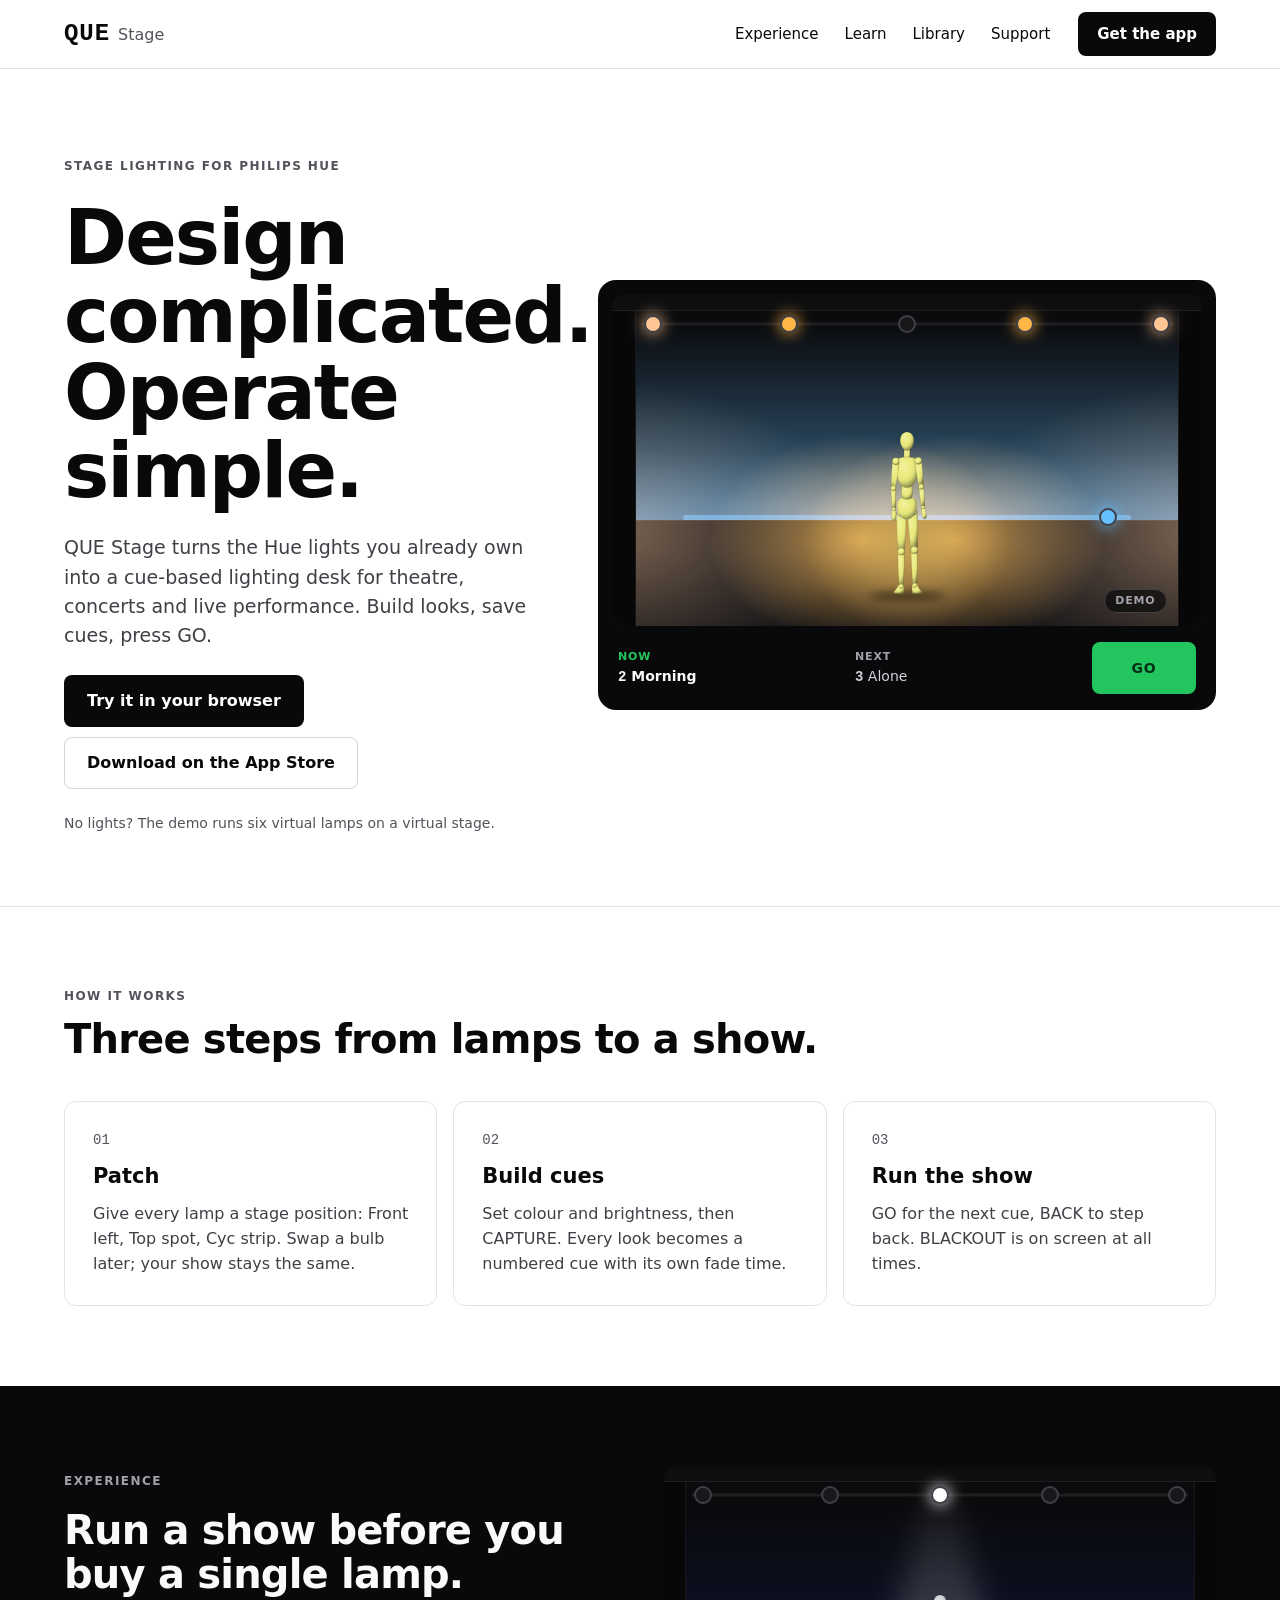
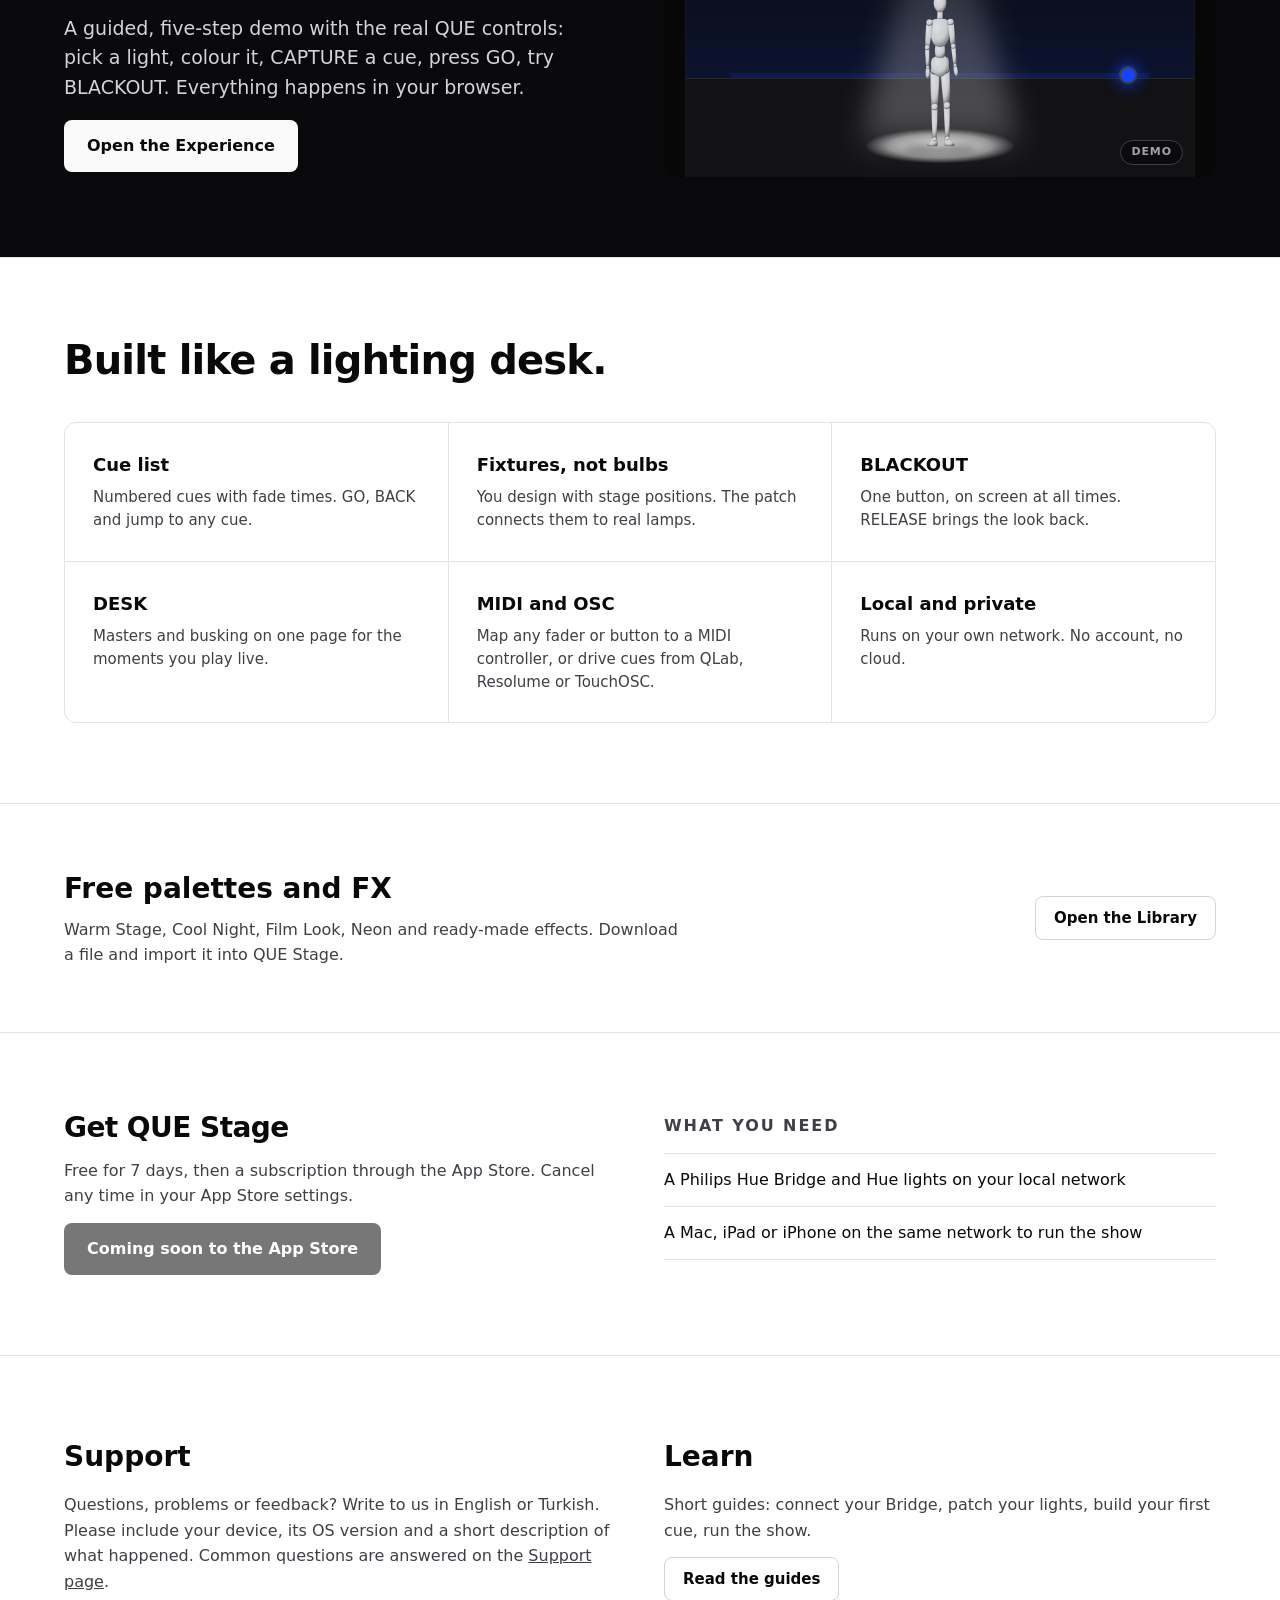
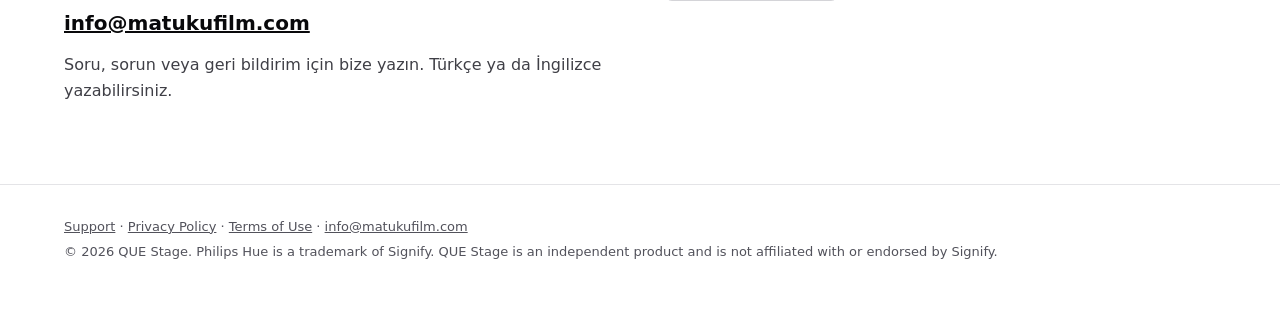
==== commit c60ededc: "Add Terms of Use page; link it from footers and sitemap Co-Authored-By: Claude Fable 5.1 <noreply@an" ====
--- a/index.html
+++ b/index.html
@@ -151,7 +151,7 @@
 
 <footer class="site-foot">
   <div class="wrap">
-    <p><a href="support.html">Support</a> · <a href="privacy.html">Privacy Policy</a> · <a href="mailto:info@matukufilm.com">info@matukufilm.com</a></p>
+    <p><a href="support.html">Support</a> · <a href="privacy.html">Privacy Policy</a> · <a href="terms.html">Terms of Use</a> · <a href="mailto:info@matukufilm.com">info@matukufilm.com</a></p>
     <p>© 2026 QUE Stage. Philips Hue is a trademark of Signify. QUE Stage is an independent product and is not affiliated with or endorsed by Signify.</p>
   </div>
 </footer>
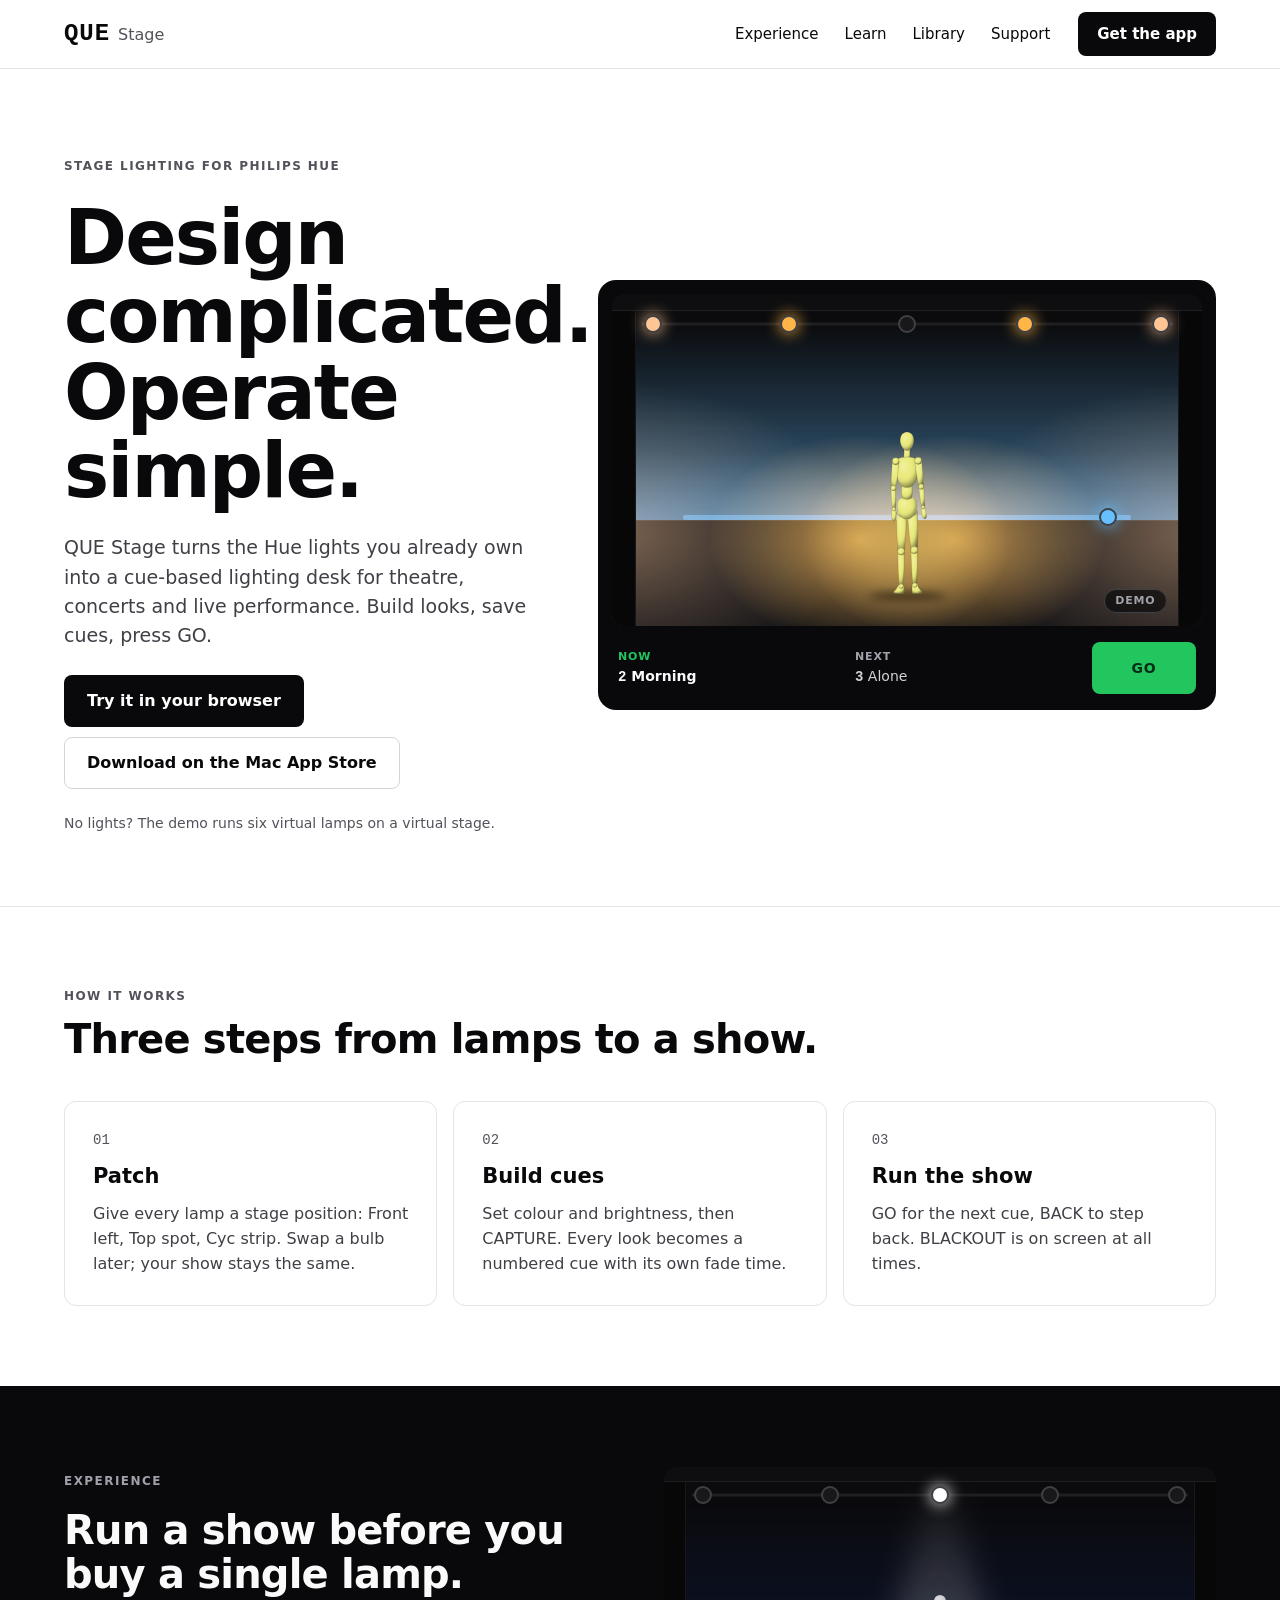
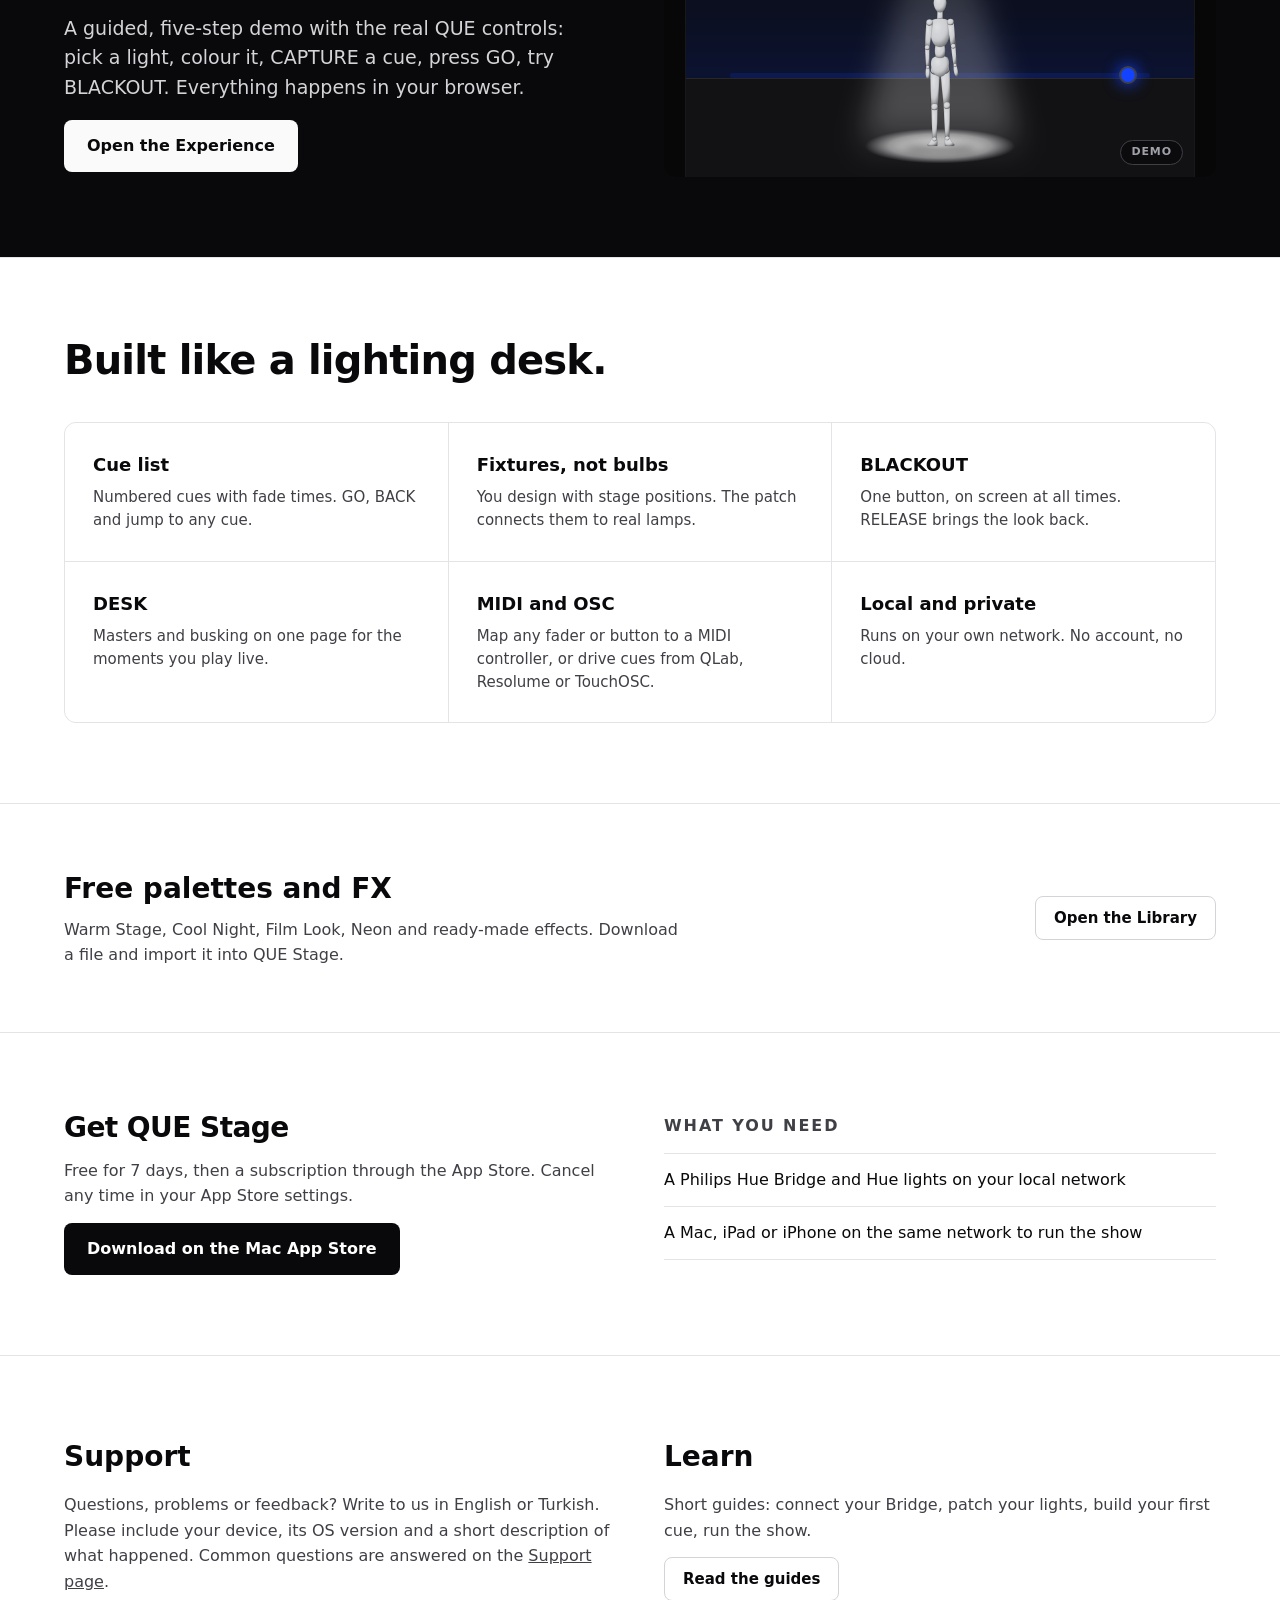
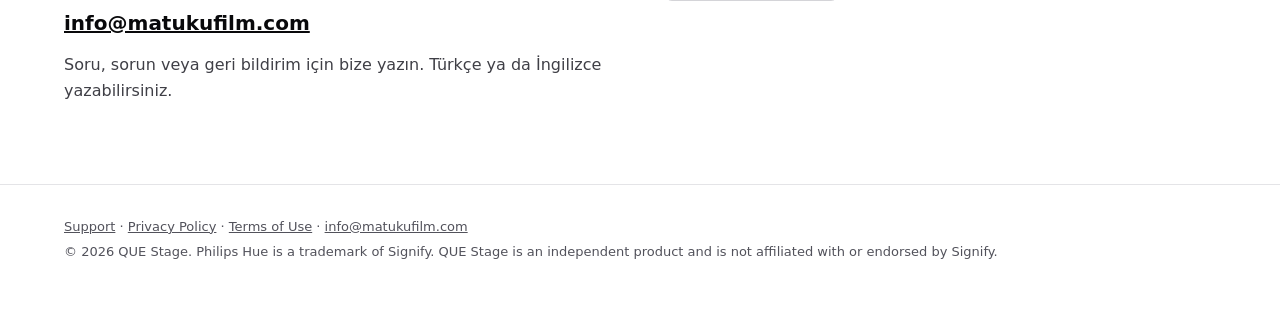
==== commit 67072b8e: "Link download buttons to the Mac App Store listing Co-Authored-By: Claude Opus 5.5 <noreply@anthropi" ====
--- a/index.html
+++ b/index.html
@@ -49,7 +49,7 @@
         <p class="lead">QUE Stage turns the Hue lights you already own into a cue-based lighting desk for theatre, concerts and live performance. Build looks, save cues, press GO.</p>
         <div class="actions">
           <a class="btn primary lg" href="experience.html">Try it in your browser</a>
-          <a class="btn outline lg" href="#get">Download on the App Store</a>
+          <a class="btn outline lg" href="https://apps.apple.com/app/id6815643874" target="_blank" rel="noopener">Download on the Mac App Store</a>
         </div>
         <p class="note">No lights? The demo runs six virtual lamps on a virtual stage.</p>
       </div>
@@ -119,8 +119,7 @@
       <div>
         <h2 class="section">Get QUE Stage</h2>
         <p>Free for 7 days, then a subscription through the App Store. Cancel any time in your App Store settings.</p>
-        <!-- App Store link goes here on launch day. -->
-        <a class="btn primary lg" href="#get" aria-disabled="true">Coming soon to the App Store</a>
+        <a class="btn primary lg" href="https://apps.apple.com/app/id6815643874" target="_blank" rel="noopener">Download on the Mac App Store</a>
       </div>
       <div>
         <p class="eyebrow">What you need</p>
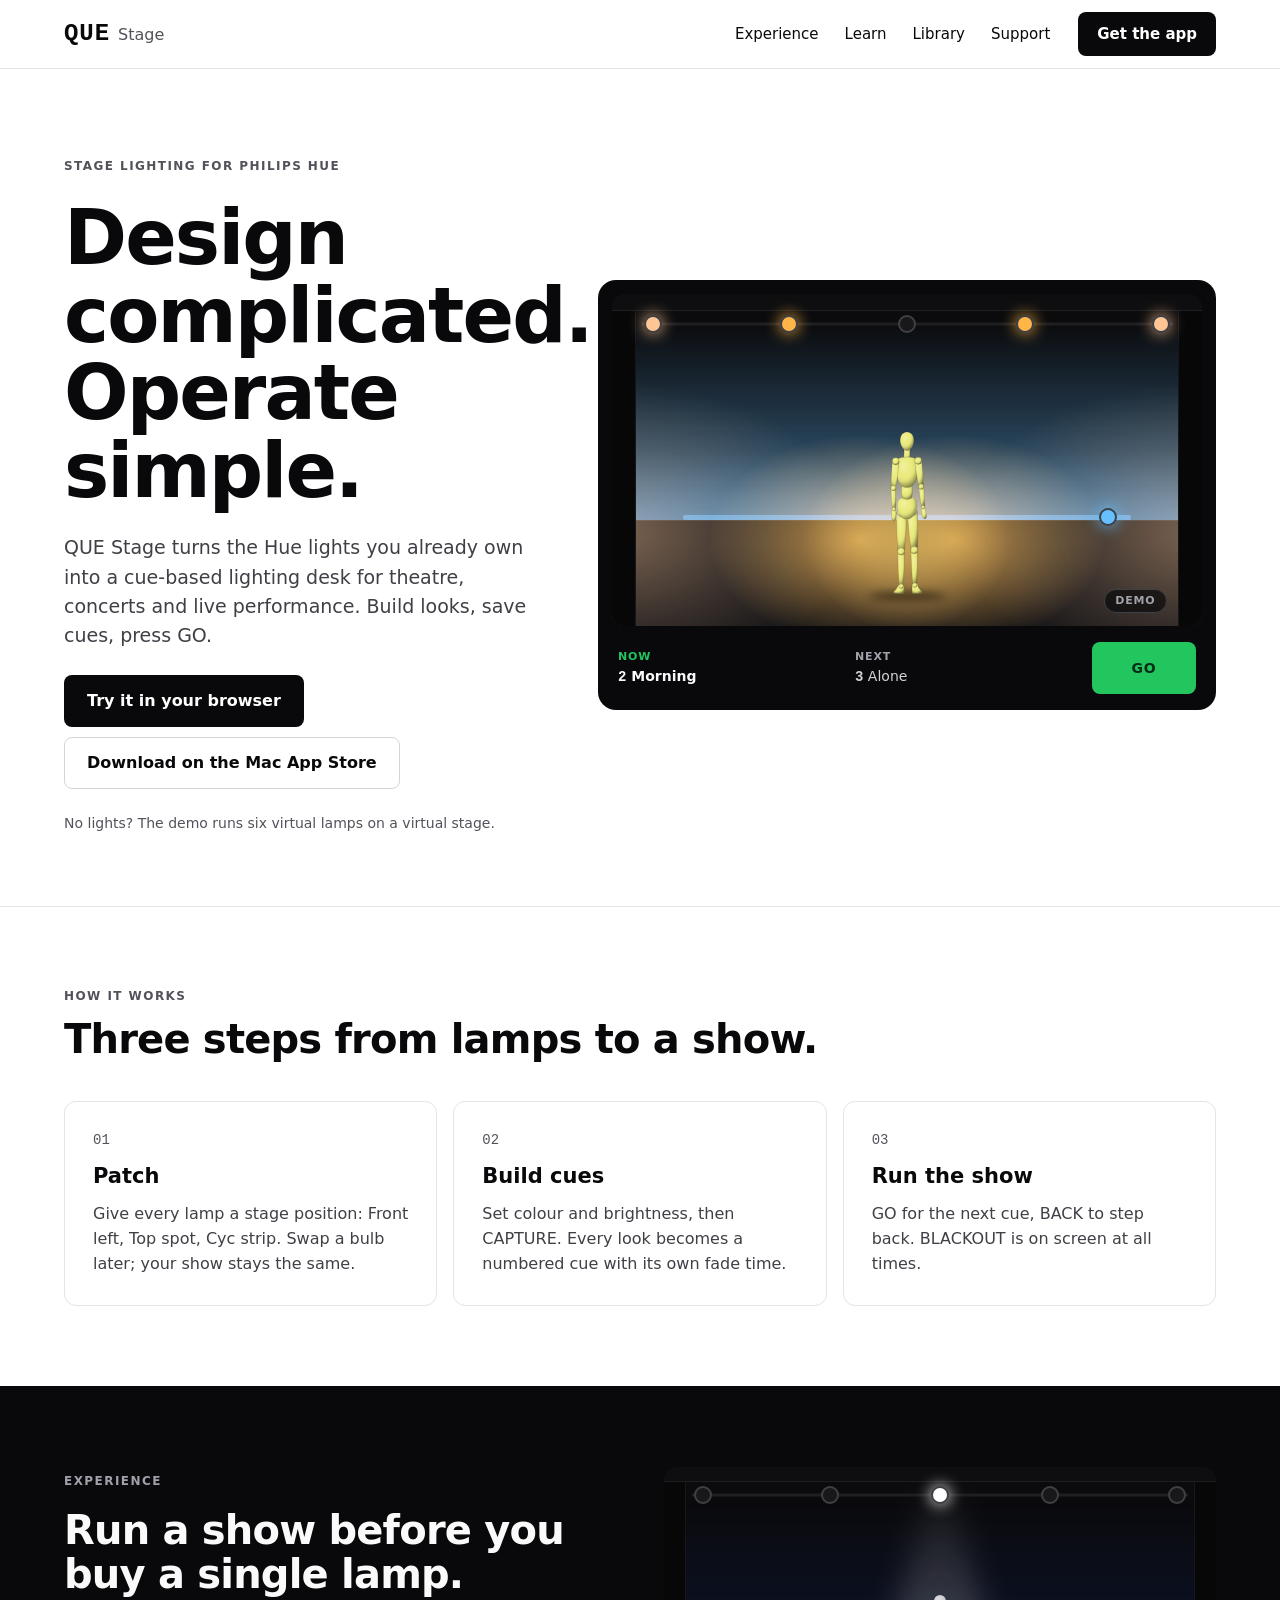
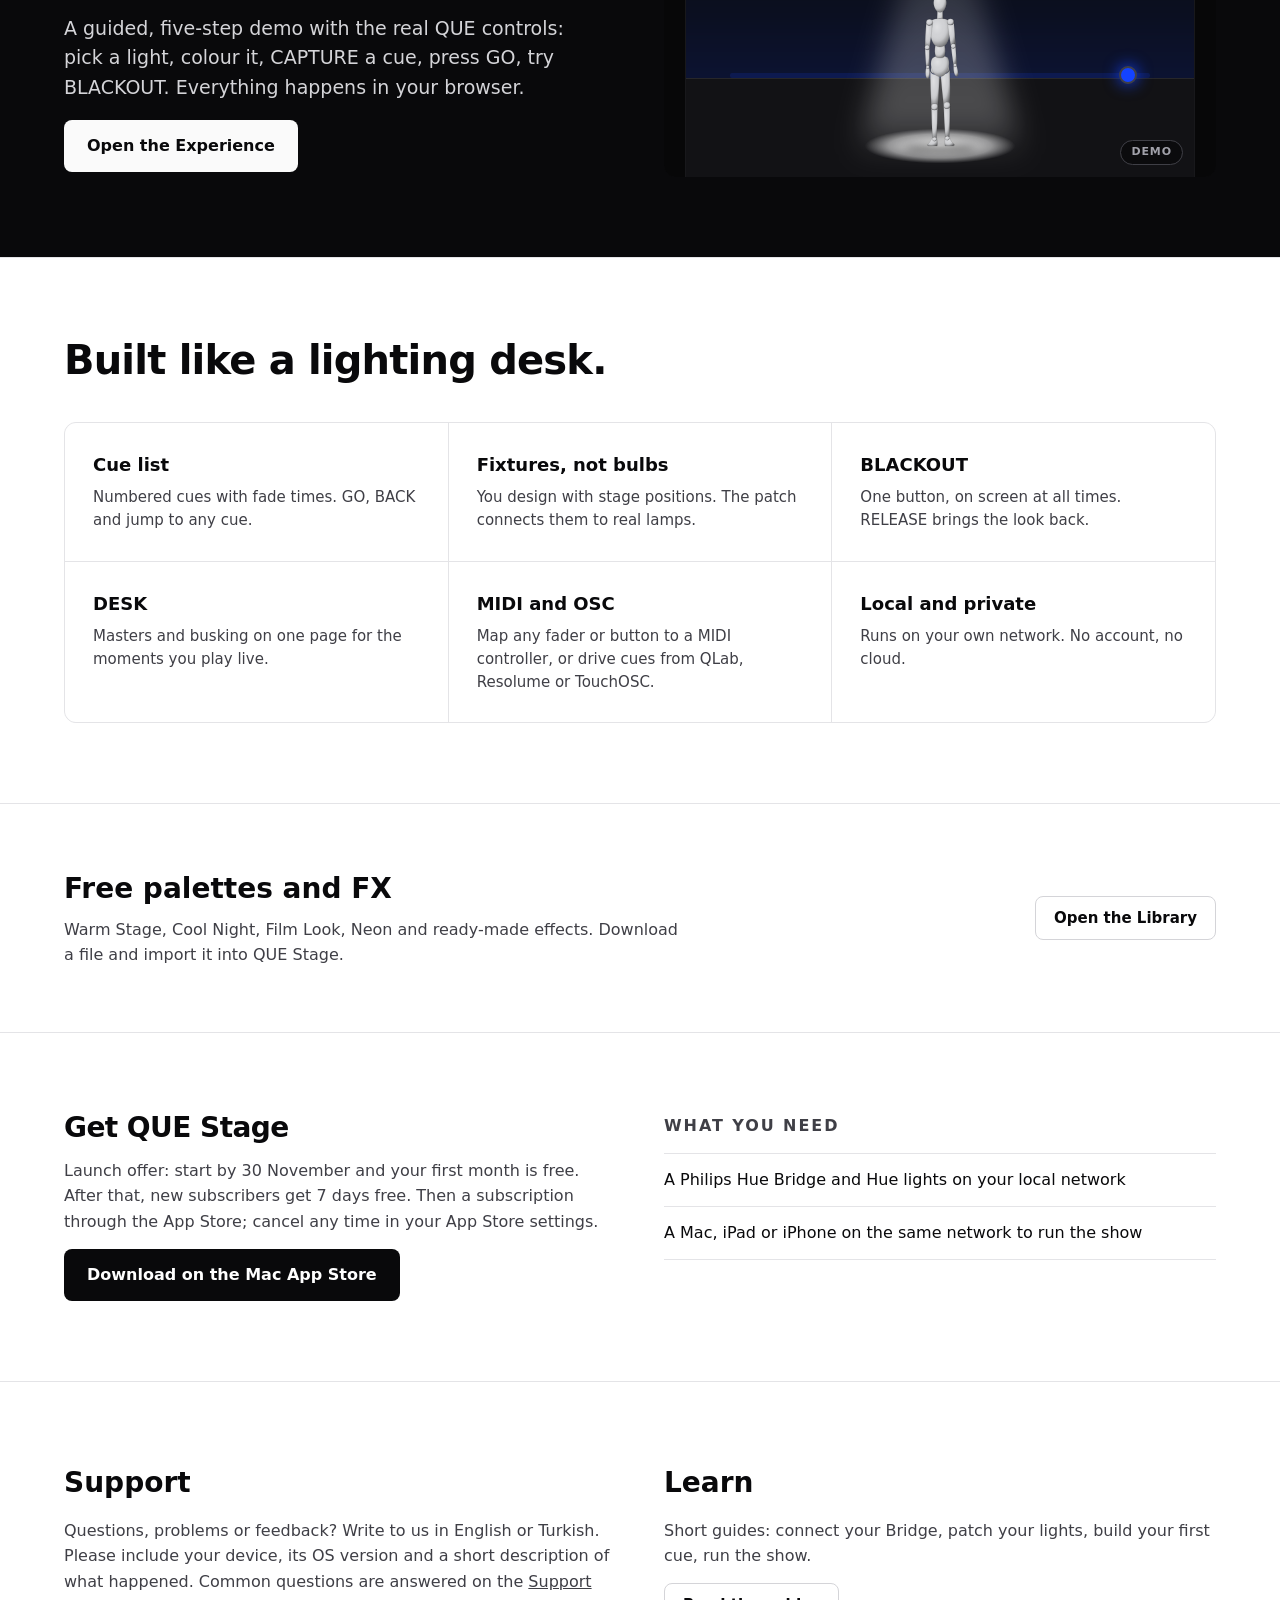
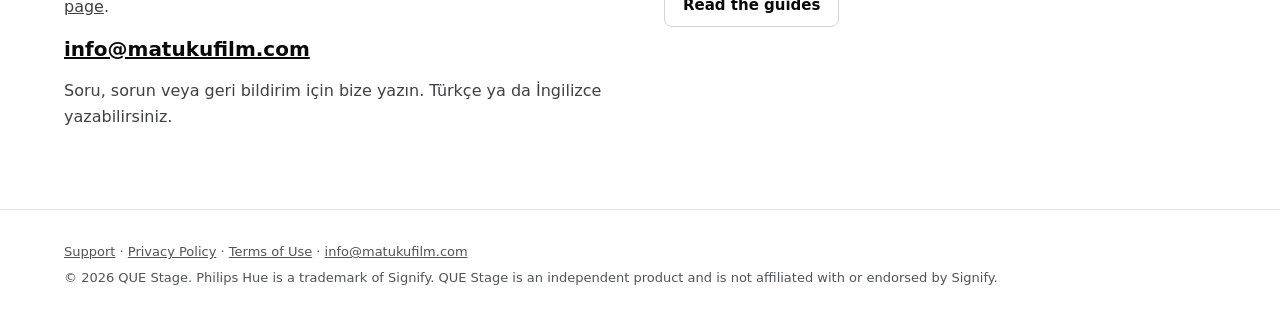
==== commit 17da1fa1: "Launch offer: first month free until 30 November Co-Authored-By: Claude Opus 5.5 <noreply@anthropic." ====
--- a/index.html
+++ b/index.html
@@ -118,7 +118,7 @@
     <div class="wrap cols">
       <div>
         <h2 class="section">Get QUE Stage</h2>
-        <p>Free for 7 days, then a subscription through the App Store. Cancel any time in your App Store settings.</p>
+        <p>Launch offer: start by 30 November and your first month is free. After that, new subscribers get 7 days free. Then a subscription through the App Store; cancel any time in your App Store settings.</p>
         <a class="btn primary lg" href="https://apps.apple.com/app/id6815643874" target="_blank" rel="noopener">Download on the Mac App Store</a>
       </div>
       <div>
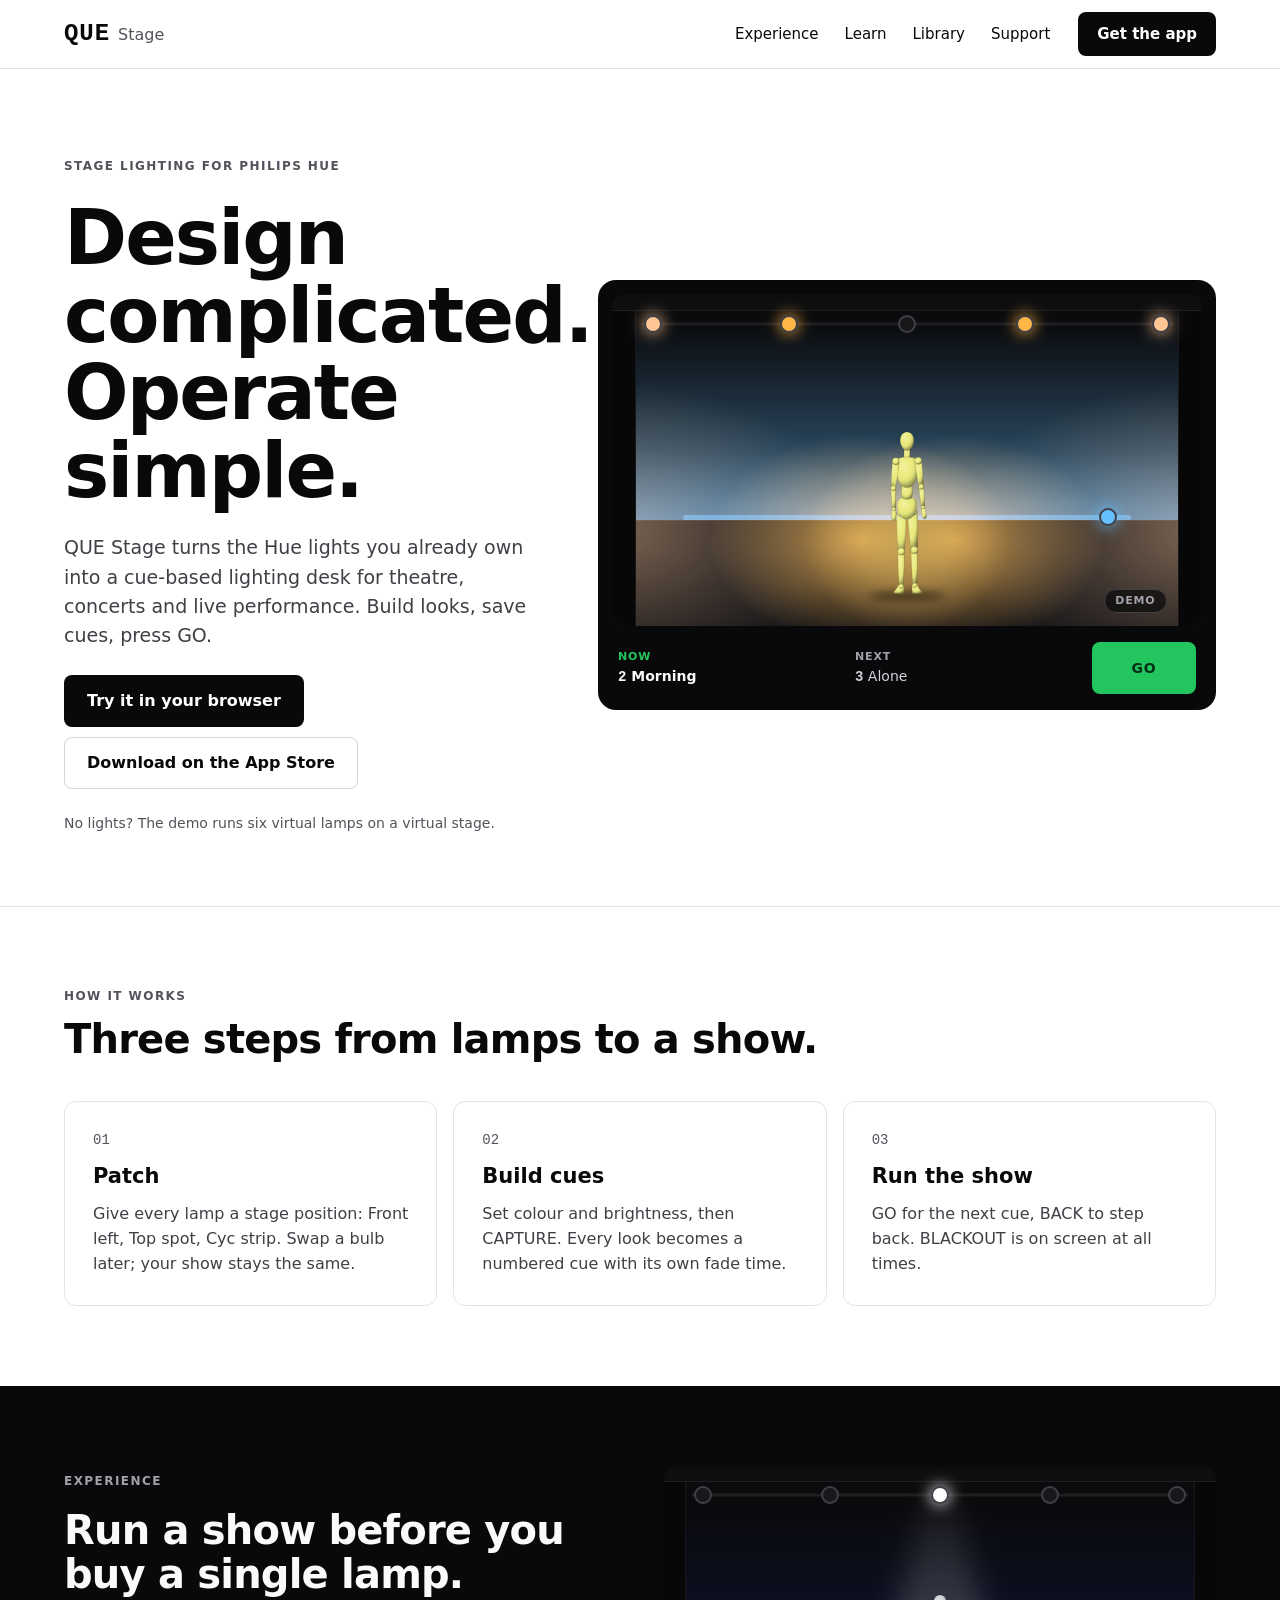
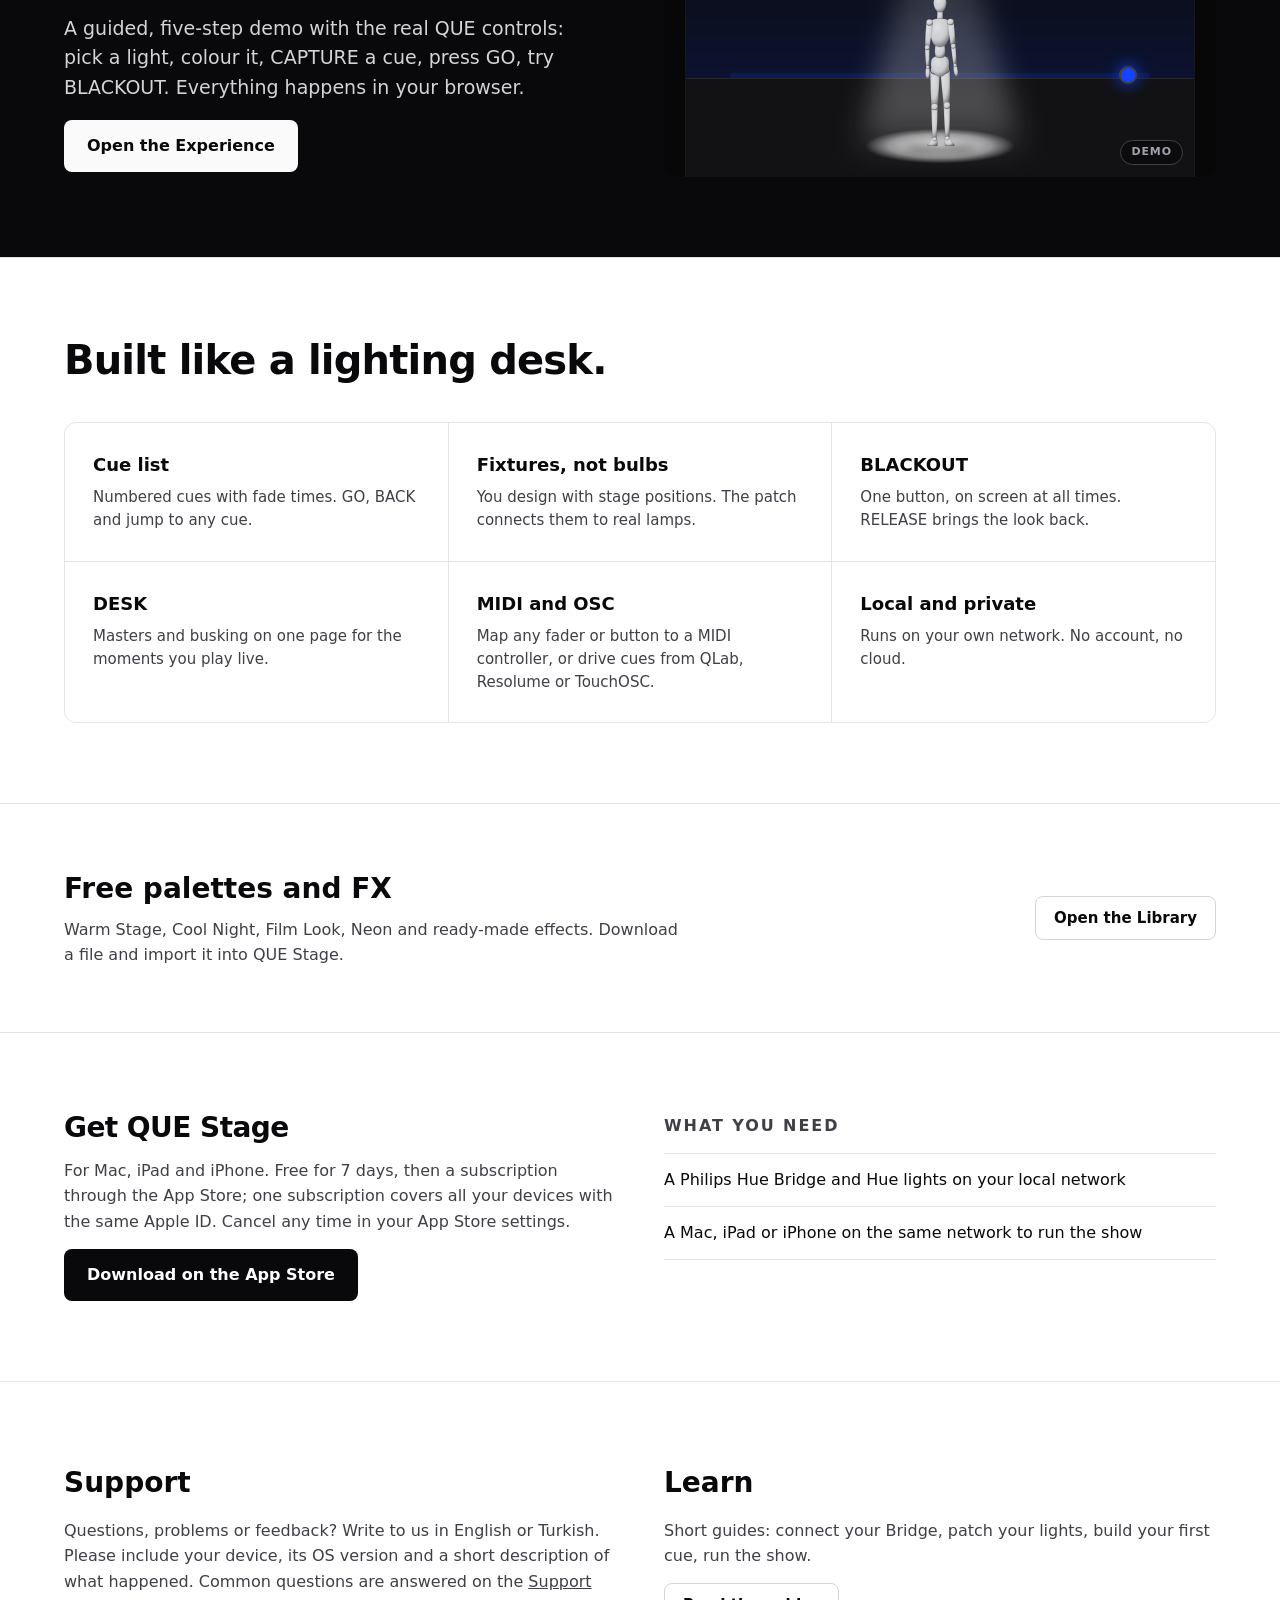
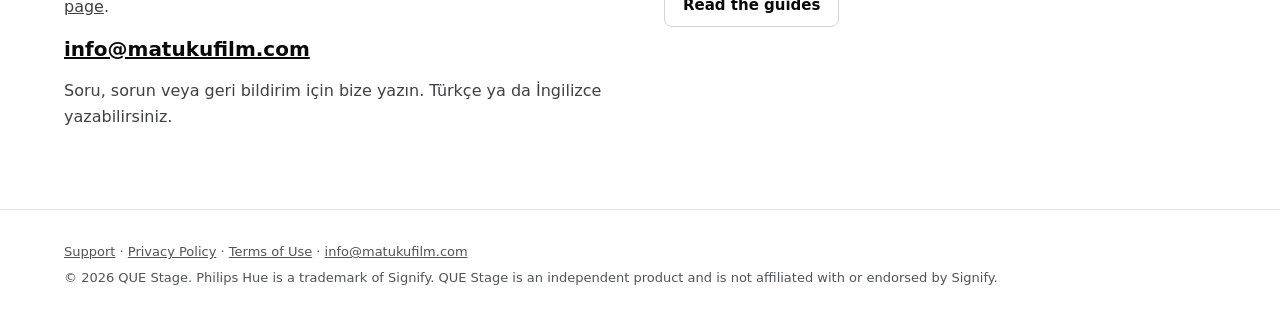
==== commit 2692de1f: "iOS launch: App Store buttons for all platforms, Smart App Banner - Download buttons read "Download " ====
--- a/index.html
+++ b/index.html
@@ -10,6 +10,7 @@
 <link rel="icon" href="/assets/icons/favicon-96.png" type="image/png" sizes="96x96">
 <link rel="apple-touch-icon" href="/apple-touch-icon.png">
 <link rel="manifest" href="/site.webmanifest">
+<meta name="apple-itunes-app" content="app-id=6815643874">
 <meta name="theme-color" content="#ffffff">
 <meta property="og:type" content="website">
 <meta property="og:site_name" content="QUE Stage">
@@ -23,7 +24,7 @@
 <meta name="twitter:card" content="summary_large_image">
 <link rel="stylesheet" href="assets/site.css">
 <script type="application/ld+json">{"@context": "https://schema.org", "@type": "WebSite", "name": "QUE Stage", "alternateName": ["QUE", "questageapp.com"], "url": "https://questageapp.com/"}</script>
-<script type="application/ld+json">{"@context": "https://schema.org", "@type": "SoftwareApplication", "name": "QUE Stage", "description": "Stage lighting control for Philips Hue: cues, GO, BACK and BLACKOUT for theatre, concerts and live performance.", "applicationCategory": "MultimediaApplication", "operatingSystem": "macOS, iOS, iPadOS", "url": "https://questageapp.com/", "image": "https://questageapp.com/assets/icons/icon-512.png"}</script>
+<script type="application/ld+json">{"@context": "https://schema.org", "@type": "SoftwareApplication", "name": "QUE Stage", "description": "Stage lighting control for Philips Hue: cues, GO, BACK and BLACKOUT for theatre, concerts and live performance.", "applicationCategory": "MultimediaApplication", "operatingSystem": "macOS, iOS, iPadOS", "url": "https://questageapp.com/", "image": "https://questageapp.com/assets/icons/icon-512.png", "downloadUrl": "https://apps.apple.com/app/id6815643874"}</script>
 </head>
 <body>
 
@@ -49,7 +50,7 @@
         <p class="lead">QUE Stage turns the Hue lights you already own into a cue-based lighting desk for theatre, concerts and live performance. Build looks, save cues, press GO.</p>
         <div class="actions">
           <a class="btn primary lg" href="experience.html">Try it in your browser</a>
-          <a class="btn outline lg" href="https://apps.apple.com/app/id6815643874" target="_blank" rel="noopener">Download on the Mac App Store</a>
+          <a class="btn outline lg" href="https://apps.apple.com/app/id6815643874" target="_blank" rel="noopener">Download on the App Store</a>
         </div>
         <p class="note">No lights? The demo runs six virtual lamps on a virtual stage.</p>
       </div>
@@ -118,8 +119,8 @@
     <div class="wrap cols">
       <div>
         <h2 class="section">Get QUE Stage</h2>
-        <p>Launch offer: start by 30 November and your first month is free. After that, new subscribers get 7 days free. Then a subscription through the App Store; cancel any time in your App Store settings.</p>
-        <a class="btn primary lg" href="https://apps.apple.com/app/id6815643874" target="_blank" rel="noopener">Download on the Mac App Store</a>
+        <p>For Mac, iPad and iPhone. Free for 7 days, then a subscription through the App Store; one subscription covers all your devices with the same Apple ID. Cancel any time in your App Store settings.</p>
+        <a class="btn primary lg" href="https://apps.apple.com/app/id6815643874" target="_blank" rel="noopener">Download on the App Store</a>
       </div>
       <div>
         <p class="eyebrow">What you need</p>
